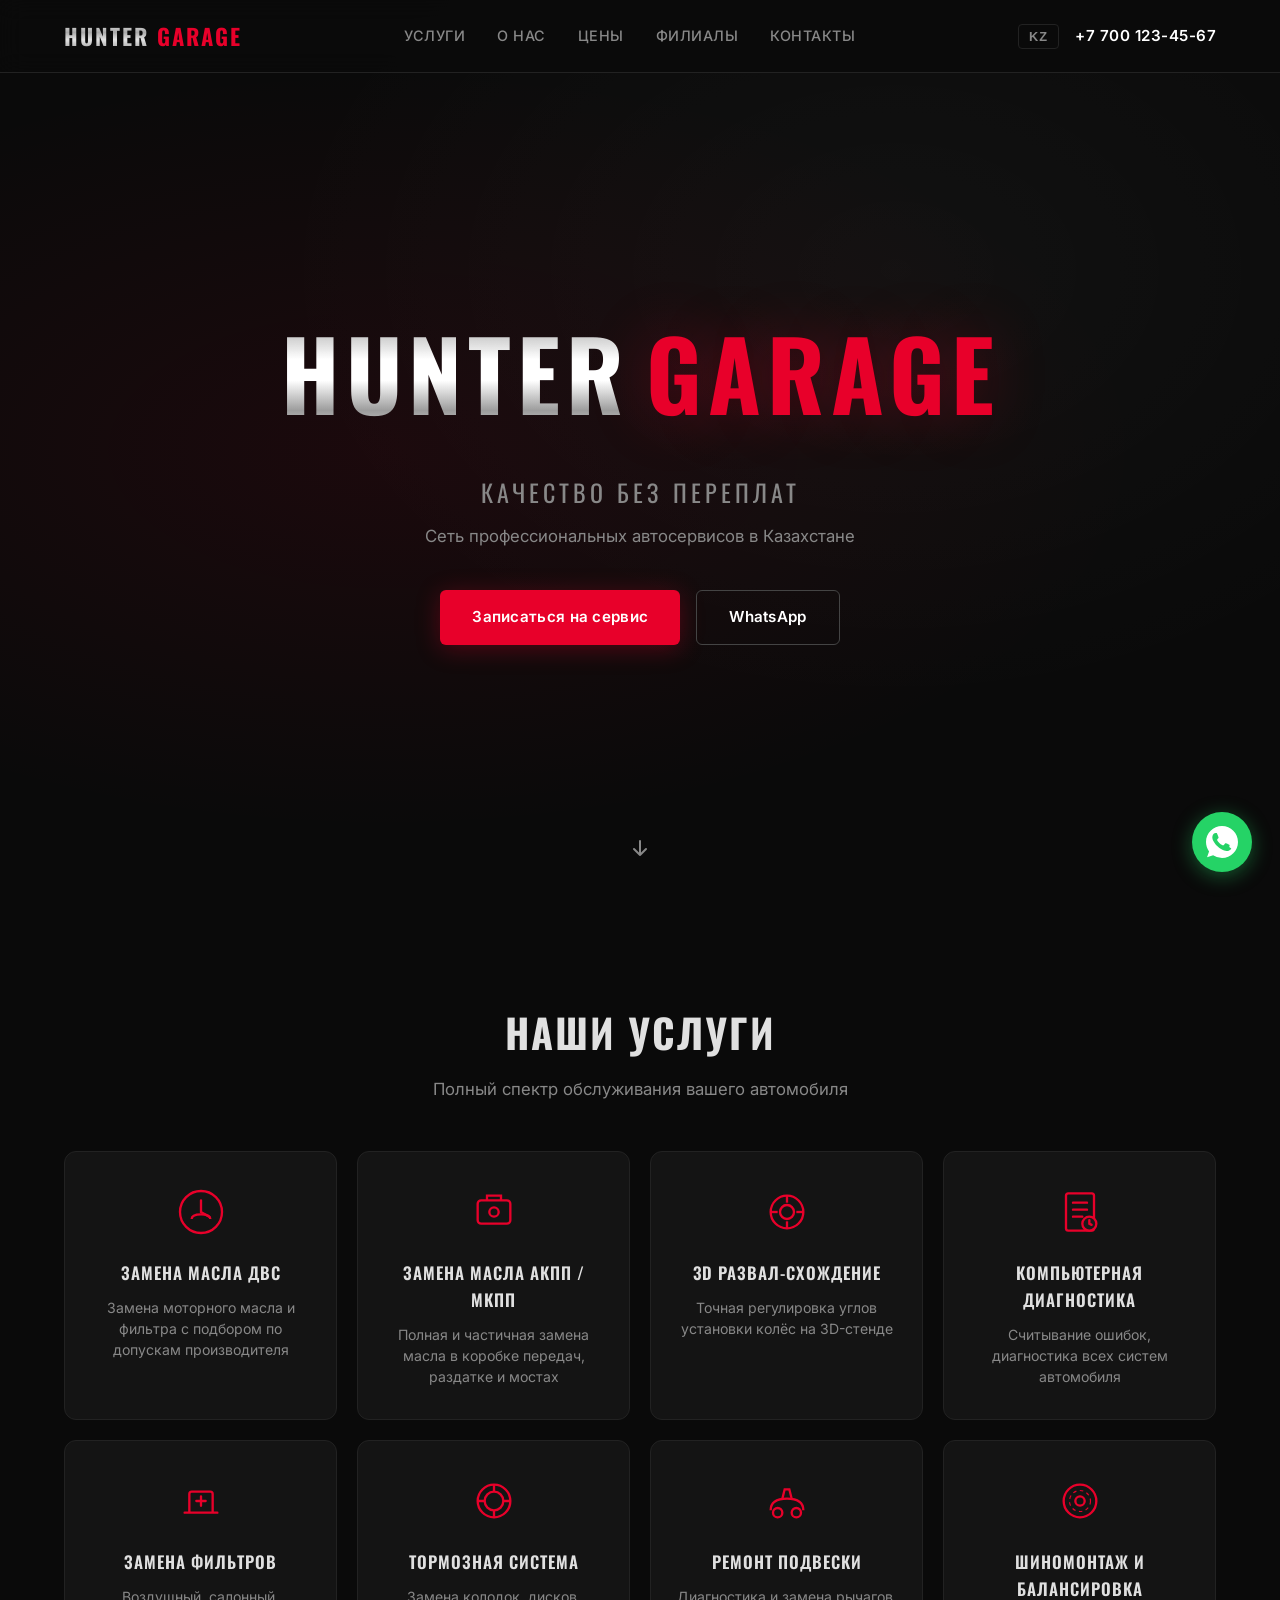
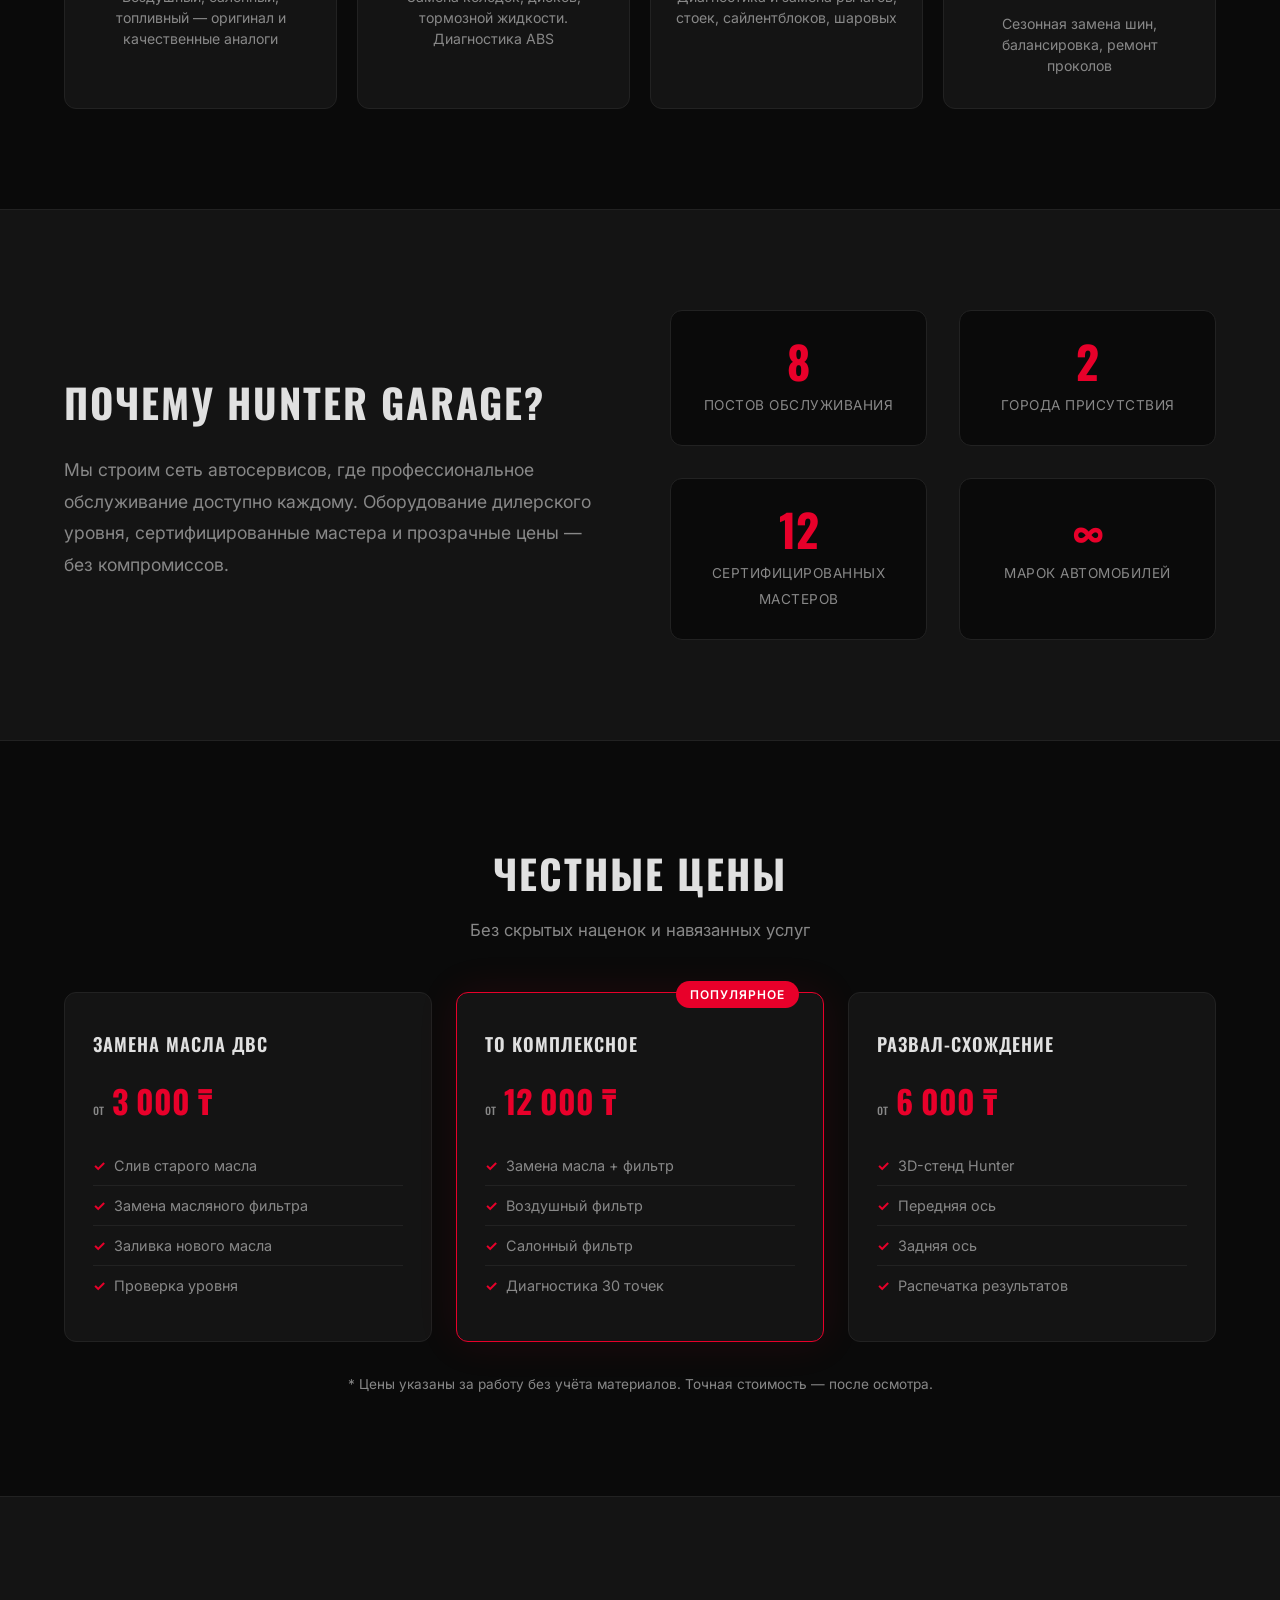
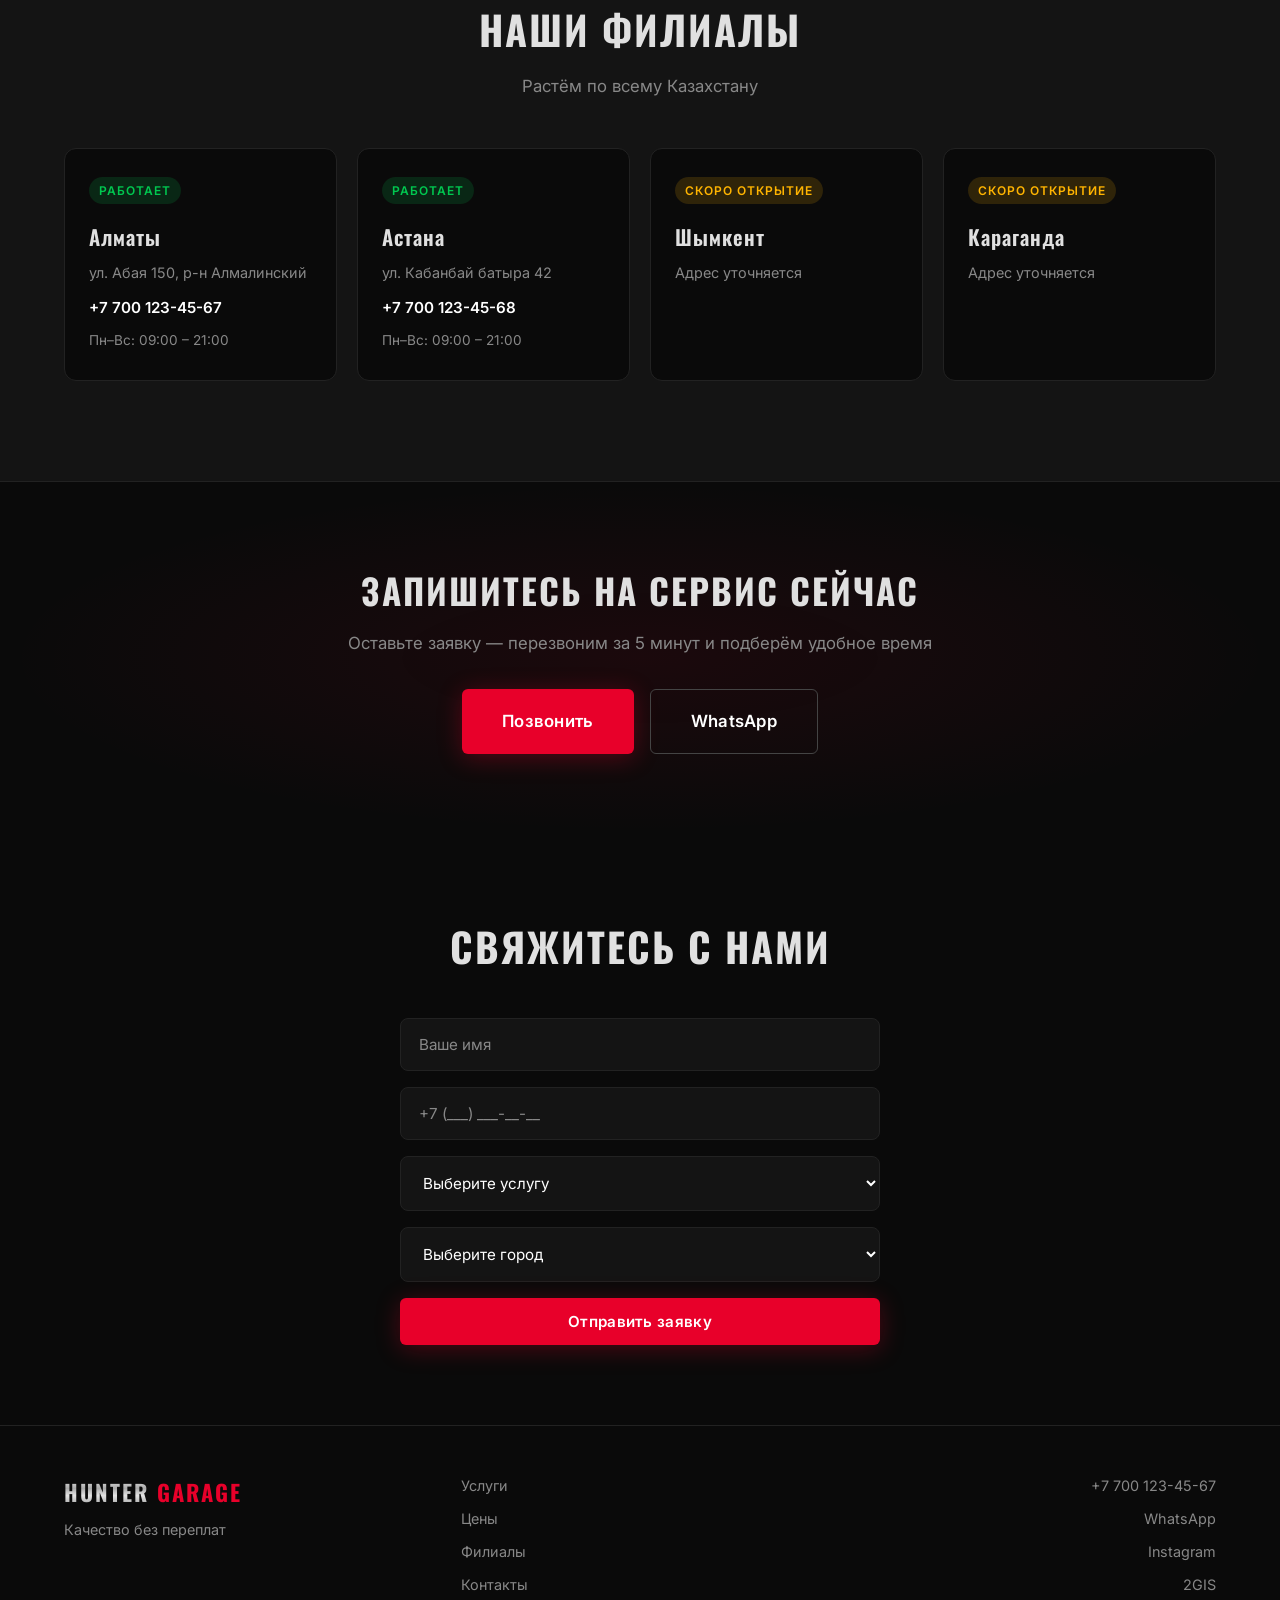
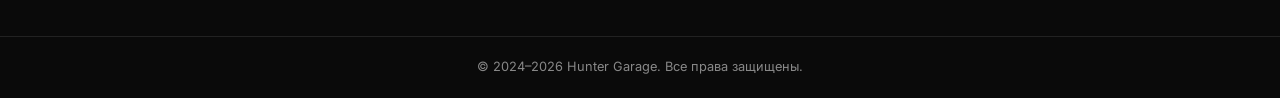
==== index.html @ 1b515d86 "Initial commit" ====
<!DOCTYPE html>
<html lang="ru">
<head>
    <meta charset="UTF-8">
    <meta name="viewport" content="width=device-width, initial-scale=1.0">
    <title>Hunter Garage — Качество без переплат</title>
    <meta name="description" content="Hunter Garage — сеть автосервисов в Казахстане. Замена масла, развал-схождение, диагностика, ремонт подвески и тормозов. Качество без переплат.">
    <link rel="preconnect" href="https://fonts.googleapis.com">
    <link rel="preconnect" href="https://fonts.gstatic.com" crossorigin>
    <link href="https://fonts.googleapis.com/css2?family=Oswald:wght@400;500;600;700&family=Inter:wght@300;400;500;600&display=swap" rel="stylesheet">
    <link rel="stylesheet" href="style.css">
</head>
<body>

<!-- HEADER -->
<header class="header" id="header">
    <div class="container header__inner">
        <a href="#hero" class="logo">
            <span class="logo__hunter">HUNTER</span>
            <span class="logo__garage">GARAGE</span>
        </a>
        <nav class="nav" id="nav">
            <a href="#services" class="nav__link" data-ru="Услуги" data-kz="Қызметтер">Услуги</a>
            <a href="#about" class="nav__link" data-ru="О нас" data-kz="Біз туралы">О нас</a>
            <a href="#prices" class="nav__link" data-ru="Цены" data-kz="Бағалар">Цены</a>
            <a href="#locations" class="nav__link" data-ru="Филиалы" data-kz="Филиалдар">Филиалы</a>
            <a href="#contact" class="nav__link" data-ru="Контакты" data-kz="Байланыс">Контакты</a>
        </nav>
        <div class="header__right">
            <button class="lang-toggle" id="langToggle">KZ</button>
            <a href="tel:+77001234567" class="header__phone">+7 700 123-45-67</a>
            <button class="burger" id="burger" aria-label="Меню">
                <span></span><span></span><span></span>
            </button>
        </div>
    </div>
</header>

<!-- HERO -->
<section class="hero" id="hero">
    <div class="hero__bg"></div>
    <div class="container hero__content">
        <div class="hero__logo-big">
            <span class="logo__hunter logo__hunter--big">HUNTER</span>
            <span class="logo__garage logo__garage--big">GARAGE</span>
        </div>
        <p class="hero__slogan" data-ru="Качество без переплат" data-kz="Сапасы жоғары — бағасы қолжетімді">Качество без переплат</p>
        <p class="hero__sub" data-ru="Сеть профессиональных автосервисов в Казахстане" data-kz="Қазақстандағы кәсіби автосервис желісі">Сеть профессиональных автосервисов в Казахстане</p>
        <div class="hero__actions">
            <a href="#contact" class="btn btn--red" data-ru="Записаться на сервис" data-kz="Сервиске жазылу">Записаться на сервис</a>
            <a href="https://wa.me/77001234567" class="btn btn--outline" target="_blank" rel="noopener">WhatsApp</a>
        </div>
    </div>
    <div class="hero__scroll">
        <svg width="24" height="24" viewBox="0 0 24 24" fill="none"><path d="M12 5v14m0 0l-6-6m6 6l6-6" stroke="currentColor" stroke-width="2" stroke-linecap="round" stroke-linejoin="round"/></svg>
    </div>
</section>

<!-- SERVICES -->
<section class="services" id="services">
    <div class="container">
        <h2 class="section-title" data-ru="Наши услуги" data-kz="Біздің қызметтер">Наши услуги</h2>
        <p class="section-sub" data-ru="Полный спектр обслуживания вашего автомобиля" data-kz="Автокөлігіңізге толық техникалық қызмет көрсету">Полный спектр обслуживания вашего автомобиля</p>
        <div class="services__grid">

            <div class="service-card">
                <div class="service-card__icon">
                    <svg viewBox="0 0 48 48" fill="none"><circle cx="24" cy="24" r="18" stroke="currentColor" stroke-width="2"/><path d="M24 14v10l7 4" stroke="currentColor" stroke-width="2" stroke-linecap="round"/><path d="M16 30c0-2 2-4 8-4s8 2 8 4" stroke="currentColor" stroke-width="2"/></svg>
                </div>
                <h3 data-ru="Замена масла ДВС" data-kz="Қозғалтқыш майын ауыстыру">Замена масла ДВС</h3>
                <p data-ru="Замена моторного масла и фильтра с подбором по допускам производителя" data-kz="Мотор майы мен сүзгіні өндіруші рұқсатына сәйкес ауыстыру">Замена моторного масла и фильтра с подбором по допускам производителя</p>
            </div>

            <div class="service-card">
                <div class="service-card__icon">
                    <svg viewBox="0 0 48 48" fill="none"><rect x="10" y="14" width="28" height="20" rx="3" stroke="currentColor" stroke-width="2"/><path d="M18 14v-4h12v4" stroke="currentColor" stroke-width="2"/><circle cx="24" cy="24" r="4" stroke="currentColor" stroke-width="2"/></svg>
                </div>
                <h3 data-ru="Замена масла АКПП / МКПП" data-kz="АКПП / МКПП майын ауыстыру">Замена масла АКПП / МКПП</h3>
                <p data-ru="Полная и частичная замена масла в коробке передач, раздатке и мостах" data-kz="Беріліс қорабындағы, таратқыш қорабындағы және біліктердегі майды толық және ішінара ауыстыру">Полная и частичная замена масла в коробке передач, раздатке и мостах</p>
            </div>

            <div class="service-card">
                <div class="service-card__icon">
                    <svg viewBox="0 0 48 48" fill="none"><circle cx="24" cy="24" r="14" stroke="currentColor" stroke-width="2"/><circle cx="24" cy="24" r="6" stroke="currentColor" stroke-width="2"/><line x1="24" y1="10" x2="24" y2="16" stroke="currentColor" stroke-width="2"/><line x1="24" y1="32" x2="24" y2="38" stroke="currentColor" stroke-width="2"/><line x1="10" y1="24" x2="16" y2="24" stroke="currentColor" stroke-width="2"/><line x1="32" y1="24" x2="38" y2="24" stroke="currentColor" stroke-width="2"/></svg>
                </div>
                <h3 data-ru="3D Развал-схождение" data-kz="3D дөңгелек реттеу">3D Развал-схождение</h3>
                <p data-ru="Точная регулировка углов установки колёс на 3D-стенде" data-kz="3D стендте дөңгелектерді дәл реттеу">Точная регулировка углов установки колёс на 3D-стенде</p>
            </div>

            <div class="service-card">
                <div class="service-card__icon">
                    <svg viewBox="0 0 48 48" fill="none"><rect x="12" y="8" width="24" height="32" rx="2" stroke="currentColor" stroke-width="2"/><path d="M18 16h12M18 22h12M18 28h8" stroke="currentColor" stroke-width="2" stroke-linecap="round"/><circle cx="32" cy="34" r="6" fill="#1a1a1a" stroke="currentColor" stroke-width="2"/><path d="M32 31v3l2 1" stroke="currentColor" stroke-width="2" stroke-linecap="round"/></svg>
                </div>
                <h3 data-ru="Компьютерная диагностика" data-kz="Компьютерлік диагностика">Компьютерная диагностика</h3>
                <p data-ru="Считывание ошибок, диагностика всех систем автомобиля" data-kz="Қателерді оқу, автомобильдің барлық жүйелерін диагностикалау">Считывание ошибок, диагностика всех систем автомобиля</p>
            </div>

            <div class="service-card">
                <div class="service-card__icon">
                    <svg viewBox="0 0 48 48" fill="none"><path d="M14 34V18a2 2 0 012-2h16a2 2 0 012 2v16" stroke="currentColor" stroke-width="2"/><path d="M10 34h28" stroke="currentColor" stroke-width="2" stroke-linecap="round"/><path d="M20 24h8M24 20v8" stroke="currentColor" stroke-width="2" stroke-linecap="round"/></svg>
                </div>
                <h3 data-ru="Замена фильтров" data-kz="Сүзгілерді ауыстыру">Замена фильтров</h3>
                <p data-ru="Воздушный, салонный, топливный — оригинал и качественные аналоги" data-kz="Ауа, салон, отын сүзгілері — түпнұсқа және сапалы баламалар">Воздушный, салонный, топливный — оригинал и качественные аналоги</p>
            </div>

            <div class="service-card">
                <div class="service-card__icon">
                    <svg viewBox="0 0 48 48" fill="none"><circle cx="24" cy="24" r="14" stroke="currentColor" stroke-width="2"/><circle cx="24" cy="24" r="8" stroke="currentColor" stroke-width="2"/><path d="M24 16v-6M24 38v-6M16 24h-6M38 24h-6" stroke="currentColor" stroke-width="2"/></svg>
                </div>
                <h3 data-ru="Тормозная система" data-kz="Тежегіш жүйесі">Тормозная система</h3>
                <p data-ru="Замена колодок, дисков, тормозной жидкости. Диагностика ABS" data-kz="Тежегіш қалақшаларын, дискілерді, тежегіш сұйықтығын ауыстыру. ABS диагностикасы">Замена колодок, дисков, тормозной жидкости. Диагностика ABS</p>
            </div>

            <div class="service-card">
                <div class="service-card__icon">
                    <svg viewBox="0 0 48 48" fill="none"><path d="M10 32c0-6 4-10 14-10s14 4 14 10" stroke="currentColor" stroke-width="2"/><circle cx="16" cy="34" r="4" stroke="currentColor" stroke-width="2"/><circle cx="32" cy="34" r="4" stroke="currentColor" stroke-width="2"/><path d="M20 22l2-8h4l2 8" stroke="currentColor" stroke-width="2"/></svg>
                </div>
                <h3 data-ru="Ремонт подвески" data-kz="Аспалы жүйені жөндеу">Ремонт подвески</h3>
                <p data-ru="Диагностика и замена рычагов, стоек, сайлентблоков, шаровых" data-kz="Рычагтарды, тіректерді, сайлентблоктарды, шар тіректерін диагностикалау және ауыстыру">Диагностика и замена рычагов, стоек, сайлентблоков, шаровых</p>
            </div>

            <div class="service-card">
                <div class="service-card__icon">
                    <svg viewBox="0 0 48 48" fill="none"><circle cx="24" cy="24" r="14" stroke="currentColor" stroke-width="2"/><circle cx="24" cy="24" r="4" stroke="currentColor" stroke-width="2"/><circle cx="24" cy="24" r="9" stroke="currentColor" stroke-width="1" stroke-dasharray="3 3"/></svg>
                </div>
                <h3 data-ru="Шиномонтаж и балансировка" data-kz="Шинамонтаж және балансировка">Шиномонтаж и балансировка</h3>
                <p data-ru="Сезонная замена шин, балансировка, ремонт проколов" data-kz="Маусымдық шиналарды ауыстыру, балансировка, тесілуді жөндеу">Сезонная замена шин, балансировка, ремонт проколов</p>
            </div>

        </div>
    </div>
</section>

<!-- ABOUT -->
<section class="about" id="about">
    <div class="container">
        <div class="about__grid">
            <div class="about__text">
                <h2 class="section-title section-title--left" data-ru="Почему Hunter Garage?" data-kz="Неліктен Hunter Garage?">Почему Hunter Garage?</h2>
                <p class="about__desc" data-ru="Мы строим сеть автосервисов, где профессиональное обслуживание доступно каждому. Оборудование дилерского уровня, сертифицированные мастера и прозрачные цены — без компромиссов." data-kz="Біз кәсіби қызмет көрсету барлығына қолжетімді болатын автосервис желісін құрып жатырмыз. Дилерлік деңгейдегі жабдық, сертификатталған шеберлер және ашық бағалар — ымыраға келмей.">Мы строим сеть автосервисов, где профессиональное обслуживание доступно каждому. Оборудование дилерского уровня, сертифицированные мастера и прозрачные цены — без компромиссов.</p>
            </div>
            <div class="about__stats">
                <div class="stat">
                    <span class="stat__number" data-count="8">0</span>
                    <span class="stat__label" data-ru="Постов обслуживания" data-kz="Қызмет көрсету бекеті">Постов обслуживания</span>
                </div>
                <div class="stat">
                    <span class="stat__number" data-count="2">0</span>
                    <span class="stat__label" data-ru="Города присутствия" data-kz="Қала">Города присутствия</span>
                </div>
                <div class="stat">
                    <span class="stat__number" data-count="12">0</span>
                    <span class="stat__label" data-ru="Сертифицированных мастеров" data-kz="Сертификатталған шебер">Сертифицированных мастеров</span>
                </div>
                <div class="stat">
                    <span class="stat__number" data-ru="∞" data-kz="∞">∞</span>
                    <span class="stat__label" data-ru="Марок автомобилей" data-kz="Автомобиль маркасы">Марок автомобилей</span>
                </div>
            </div>
        </div>
    </div>
</section>

<!-- PRICES -->
<section class="prices" id="prices">
    <div class="container">
        <h2 class="section-title" data-ru="Честные цены" data-kz="Адал бағалар">Честные цены</h2>
        <p class="section-sub" data-ru="Без скрытых наценок и навязанных услуг" data-kz="Жасырын үстеме бағасыз және міндетті қызметтерсіз">Без скрытых наценок и навязанных услуг</p>
        <div class="prices__grid">
            <div class="price-card">
                <h3 data-ru="Замена масла ДВС" data-kz="Қозғалтқыш майын ауыстыру">Замена масла ДВС</h3>
                <div class="price-card__price"><span data-ru="от" data-kz="бастап">от</span> 3 000 ₸</div>
                <ul>
                    <li data-ru="Слив старого масла" data-kz="Ескі майды төгу">Слив старого масла</li>
                    <li data-ru="Замена масляного фильтра" data-kz="Май сүзгісін ауыстыру">Замена масляного фильтра</li>
                    <li data-ru="Заливка нового масла" data-kz="Жаңа май құю">Заливка нового масла</li>
                    <li data-ru="Проверка уровня" data-kz="Деңгейді тексеру">Проверка уровня</li>
                </ul>
            </div>
            <div class="price-card price-card--accent">
                <div class="price-card__badge" data-ru="Популярное" data-kz="Танымал">Популярное</div>
                <h3 data-ru="ТО Комплексное" data-kz="Кешенді ТҚ">ТО Комплексное</h3>
                <div class="price-card__price"><span data-ru="от" data-kz="бастап">от</span> 12 000 ₸</div>
                <ul>
                    <li data-ru="Замена масла + фильтр" data-kz="Май + сүзгі ауыстыру">Замена масла + фильтр</li>
                    <li data-ru="Воздушный фильтр" data-kz="Ауа сүзгісі">Воздушный фильтр</li>
                    <li data-ru="Салонный фильтр" data-kz="Салон сүзгісі">Салонный фильтр</li>
                    <li data-ru="Диагностика 30 точек" data-kz="30 нүктені диагностикалау">Диагностика 30 точек</li>
                </ul>
            </div>
            <div class="price-card">
                <h3 data-ru="Развал-схождение" data-kz="Дөңгелек реттеу">Развал-схождение</h3>
                <div class="price-card__price"><span data-ru="от" data-kz="бастап">от</span> 6 000 ₸</div>
                <ul>
                    <li data-ru="3D-стенд Hunter" data-kz="Hunter 3D стенді">3D-стенд Hunter</li>
                    <li data-ru="Передняя ось" data-kz="Алдыңғы білік">Передняя ось</li>
                    <li data-ru="Задняя ось" data-kz="Артқы білік">Задняя ось</li>
                    <li data-ru="Распечатка результатов" data-kz="Нәтижелерді басып шығару">Распечатка результатов</li>
                </ul>
            </div>
        </div>
        <p class="prices__note" data-ru="* Цены указаны за работу без учёта материалов. Точная стоимость — после осмотра." data-kz="* Бағалар материалдарсыз жұмыс үшін көрсетілген. Нақты құны — тексеруден кейін.">* Цены указаны за работу без учёта материалов. Точная стоимость — после осмотра.</p>
    </div>
</section>

<!-- LOCATIONS -->
<section class="locations" id="locations">
    <div class="container">
        <h2 class="section-title" data-ru="Наши филиалы" data-kz="Біздің филиалдар">Наши филиалы</h2>
        <p class="section-sub" data-ru="Растём по всему Казахстану" data-kz="Бүкіл Қазақстан бойынша дамып келеміз">Растём по всему Казахстану</p>
        <div class="locations__grid">
            <div class="location-card location-card--active">
                <div class="location-card__status" data-ru="Работает" data-kz="Жұмыс істейді">Работает</div>
                <h3>Алматы</h3>
                <p data-ru="ул. Абая 150, р-н Алмалинский" data-kz="Абай к-сі 150, Алмалы ауданы">ул. Абая 150, р-н Алмалинский</p>
                <a href="tel:+77001234567" class="location-card__phone">+7 700 123-45-67</a>
                <span class="location-card__hours" data-ru="Пн–Вс: 09:00 – 21:00" data-kz="Дс–Жс: 09:00 – 21:00">Пн–Вс: 09:00 – 21:00</span>
            </div>
            <div class="location-card location-card--active">
                <div class="location-card__status" data-ru="Работает" data-kz="Жұмыс істейді">Работает</div>
                <h3>Астана</h3>
                <p data-ru="ул. Кабанбай батыра 42" data-kz="Қабанбай батыр к-сі 42">ул. Кабанбай батыра 42</p>
                <a href="tel:+77001234568" class="location-card__phone">+7 700 123-45-68</a>
                <span class="location-card__hours" data-ru="Пн–Вс: 09:00 – 21:00" data-kz="Дс–Жс: 09:00 – 21:00">Пн–Вс: 09:00 – 21:00</span>
            </div>
            <div class="location-card location-card--soon">
                <div class="location-card__status" data-ru="Скоро открытие" data-kz="Жақында ашылады">Скоро открытие</div>
                <h3>Шымкент</h3>
                <p data-ru="Адрес уточняется" data-kz="Мекенжай нақтыланып жатыр">Адрес уточняется</p>
            </div>
            <div class="location-card location-card--soon">
                <div class="location-card__status" data-ru="Скоро открытие" data-kz="Жақында ашылады">Скоро открытие</div>
                <h3>Караганда</h3>
                <p data-ru="Адрес уточняется" data-kz="Мекенжай нақтыланып жатыр">Адрес уточняется</p>
            </div>
        </div>
    </div>
</section>

<!-- CTA -->
<section class="cta">
    <div class="container cta__inner">
        <h2 data-ru="Запишитесь на сервис сейчас" data-kz="Қазір сервиске жазылыңыз">Запишитесь на сервис сейчас</h2>
        <p data-ru="Оставьте заявку — перезвоним за 5 минут и подберём удобное время" data-kz="Өтінім қалдырыңыз — 5 минутта қайта қоңырау шалып, ыңғайлы уақытты таңдаймыз">Оставьте заявку — перезвоним за 5 минут и подберём удобное время</p>
        <div class="cta__actions">
            <a href="tel:+77001234567" class="btn btn--red btn--lg" data-ru="Позвонить" data-kz="Қоңырау шалу">Позвонить</a>
            <a href="https://wa.me/77001234567" class="btn btn--outline btn--lg" target="_blank" rel="noopener">WhatsApp</a>
        </div>
    </div>
</section>

<!-- CONTACT -->
<section class="contact" id="contact">
    <div class="container">
        <h2 class="section-title" data-ru="Свяжитесь с нами" data-kz="Бізбен байланысыңыз">Свяжитесь с нами</h2>
        <form class="contact__form" id="contactForm">
            <input type="text" name="name" required
                   placeholder="Ваше имя"
                   data-ru-placeholder="Ваше имя"
                   data-kz-placeholder="Сіздің атыңыз">
            <input type="tel" name="phone" required
                   placeholder="+7 (___) ___-__-__"
                   data-ru-placeholder="+7 (___) ___-__-__"
                   data-kz-placeholder="+7 (___) ___-__-__">
            <select name="service">
                <option value="" data-ru="Выберите услугу" data-kz="Қызметті таңдаңыз">Выберите услугу</option>
                <option value="oil-engine" data-ru="Замена масла ДВС" data-kz="Қозғалтқыш майын ауыстыру">Замена масла ДВС</option>
                <option value="oil-trans" data-ru="Замена масла АКПП/МКПП" data-kz="АКПП/МКПП майын ауыстыру">Замена масла АКПП/МКПП</option>
                <option value="alignment" data-ru="Развал-схождение" data-kz="Дөңгелек реттеу">Развал-схождение</option>
                <option value="diag" data-ru="Компьютерная диагностика" data-kz="Компьютерлік диагностика">Компьютерная диагностика</option>
                <option value="brakes" data-ru="Тормозная система" data-kz="Тежегіш жүйесі">Тормозная система</option>
                <option value="suspension" data-ru="Ремонт подвески" data-kz="Аспалы жүйені жөндеу">Ремонт подвески</option>
                <option value="tires" data-ru="Шиномонтаж" data-kz="Шинамонтаж">Шиномонтаж</option>
                <option value="other" data-ru="Другое" data-kz="Басқа">Другое</option>
            </select>
            <select name="city">
                <option value="" data-ru="Выберите город" data-kz="Қаланы таңдаңыз">Выберите город</option>
                <option value="almaty" data-ru="Алматы" data-kz="Алматы">Алматы</option>
                <option value="astana" data-ru="Астана" data-kz="Астана">Астана</option>
            </select>
            <button type="submit" class="btn btn--red btn--full" data-ru="Отправить заявку" data-kz="Өтінім жіберу">Отправить заявку</button>
        </form>
    </div>
</section>

<!-- FOOTER -->
<footer class="footer">
    <div class="container footer__inner">
        <div class="footer__brand">
            <div class="logo">
                <span class="logo__hunter">HUNTER</span>
                <span class="logo__garage">GARAGE</span>
            </div>
            <p class="footer__slogan" data-ru="Качество без переплат" data-kz="Сапасы жоғары — бағасы қолжетімді">Качество без переплат</p>
        </div>
        <div class="footer__links">
            <a href="#services" data-ru="Услуги" data-kz="Қызметтер">Услуги</a>
            <a href="#prices" data-ru="Цены" data-kz="Бағалар">Цены</a>
            <a href="#locations" data-ru="Филиалы" data-kz="Филиалдар">Филиалы</a>
            <a href="#contact" data-ru="Контакты" data-kz="Байланыс">Контакты</a>
        </div>
        <div class="footer__contacts">
            <a href="tel:+77001234567">+7 700 123-45-67</a>
            <a href="https://wa.me/77001234567" target="_blank" rel="noopener">WhatsApp</a>
            <a href="https://instagram.com/huntergarage.kz" target="_blank" rel="noopener">Instagram</a>
            <a href="https://2gis.kz" target="_blank" rel="noopener">2GIS</a>
        </div>
    </div>
    <div class="footer__bottom">
        <div class="container">
            <p>&copy; 2024–2026 Hunter Garage. <span data-ru="Все права защищены." data-kz="Барлық құқықтар қорғалған.">Все права защищены.</span></p>
        </div>
    </div>
</footer>

<!-- WhatsApp Float -->
<a href="https://wa.me/77001234567" class="wa-float" target="_blank" rel="noopener" aria-label="WhatsApp">
    <svg viewBox="0 0 32 32" fill="currentColor"><path d="M16.004 0h-.008C7.174 0 0 7.176 0 16.004c0 3.5 1.132 6.742 3.052 9.376L1.056 31.2l6.048-1.952A15.9 15.9 0 0016.004 32C24.826 32 32 24.826 32 16.004S24.826 0 16.004 0zm9.31 22.608c-.39 1.1-1.932 2.012-3.18 2.278-.856.18-1.972.324-5.732-1.232-4.808-1.99-7.902-6.87-8.142-7.19-.23-.32-1.932-2.572-1.932-4.904 0-2.332 1.222-3.476 1.656-3.952.39-.43 1.032-.614 1.646-.614.198 0 .376.01.536.018.434.018.652.042.94.726.36.854 1.232 3.028 1.34 3.248.11.22.222.524.072.844-.14.328-.262.476-.482.73-.22.254-.43.448-.65.724-.198.238-.422.494-.176.928.246.434 1.094 1.804 2.35 2.922 1.616 1.438 2.978 1.886 3.402 2.094.324.16.712.132.968-.148.324-.358.724-.952 1.132-1.538.29-.418.656-.47 1.014-.318.362.144 2.298 1.084 2.692 1.282.394.198.656.296.752.46.094.164.094.954-.296 2.054z"/></svg>
</a>

<script src="script.js"></script>
</body>
</html>
---- style.css ----
/* ==========================================
   HUNTER GARAGE — Dark Premium Theme
   ========================================== */

:root {
    --red: #E8002A;
    --red-dark: #C40023;
    --red-glow: rgba(232, 0, 42, 0.3);
    --metal-1: #D0D0D0;
    --metal-2: #8A8A8A;
    --metal-3: #B8B8B8;
    --bg: #0A0A0A;
    --bg-card: #141414;
    --bg-card-hover: #1A1A1A;
    --text: #E0E0E0;
    --text-muted: #888;
    --border: #222;
    --font-display: 'Oswald', sans-serif;
    --font-body: 'Inter', sans-serif;
}

*, *::before, *::after { margin: 0; padding: 0; box-sizing: border-box; }

html {
    scroll-behavior: smooth;
    scroll-padding-top: 80px;
}

body {
    font-family: var(--font-body);
    background: var(--bg);
    color: var(--text);
    line-height: 1.6;
    -webkit-font-smoothing: antialiased;
}

.container {
    max-width: 1200px;
    margin: 0 auto;
    padding: 0 24px;
}

/* ---- HEADER ---- */
.header {
    position: fixed;
    top: 0; left: 0; right: 0;
    z-index: 1000;
    background: rgba(10, 10, 10, 0.9);
    backdrop-filter: blur(12px);
    border-bottom: 1px solid var(--border);
    transition: background 0.3s;
}
.header__inner {
    display: flex;
    align-items: center;
    justify-content: space-between;
    height: 72px;
}

/* LOGO */
.logo {
    display: flex;
    gap: 8px;
    text-decoration: none;
    font-family: var(--font-display);
    font-weight: 700;
    font-size: 1.4rem;
    letter-spacing: 2px;
}
.logo__hunter {
    background: linear-gradient(180deg, #E8E8E8 0%, #9A9A9A 40%, #CFCFCF 60%, #7A7A7A 100%);
    -webkit-background-clip: text;
    -webkit-text-fill-color: transparent;
    background-clip: text;
    filter: brightness(1.1);
}
.logo__garage {
    color: var(--red);
    -webkit-text-fill-color: var(--red);
}

/* NAV */
.nav {
    display: flex;
    gap: 32px;
}
.nav__link {
    color: var(--text-muted);
    text-decoration: none;
    font-size: 0.9rem;
    font-weight: 500;
    letter-spacing: 0.5px;
    text-transform: uppercase;
    transition: color 0.2s;
}
.nav__link:hover { color: #fff; }

.header__right {
    display: flex;
    align-items: center;
    gap: 16px;
}
.header__phone {
    color: #fff;
    text-decoration: none;
    font-weight: 600;
    font-size: 0.95rem;
    letter-spacing: 0.5px;
}
.header__phone:hover { color: var(--red); }

/* LANG TOGGLE */
.lang-toggle {
    background: transparent;
    border: 1px solid var(--border);
    color: var(--text-muted);
    padding: 4px 10px;
    border-radius: 4px;
    font-size: 0.8rem;
    font-weight: 600;
    cursor: pointer;
    letter-spacing: 1px;
    transition: all 0.2s;
}
.lang-toggle:hover {
    border-color: var(--red);
    color: var(--red);
}

/* BURGER */
.burger {
    display: none;
    flex-direction: column;
    gap: 5px;
    background: none;
    border: none;
    cursor: pointer;
    padding: 4px;
}
.burger span {
    display: block;
    width: 24px;
    height: 2px;
    background: #fff;
    border-radius: 2px;
    transition: all 0.3s;
}
.burger.active span:nth-child(1) { transform: translateY(7px) rotate(45deg); }
.burger.active span:nth-child(2) { opacity: 0; }
.burger.active span:nth-child(3) { transform: translateY(-7px) rotate(-45deg); }

/* ---- HERO ---- */
.hero {
    position: relative;
    min-height: 100vh;
    display: flex;
    align-items: center;
    justify-content: center;
    overflow: hidden;
}
.hero__bg {
    position: absolute;
    inset: 0;
    background:
        radial-gradient(ellipse at 30% 50%, rgba(232, 0, 42, 0.08) 0%, transparent 60%),
        radial-gradient(ellipse at 70% 30%, rgba(255, 255, 255, 0.03) 0%, transparent 50%),
        var(--bg);
}
.hero__content {
    position: relative;
    text-align: center;
    padding: 120px 0 80px;
}
.hero__logo-big {
    display: flex;
    justify-content: center;
    gap: 16px;
    margin-bottom: 24px;
    font-family: var(--font-display);
    font-weight: 700;
    letter-spacing: 6px;
}
.logo__hunter--big {
    font-size: clamp(3rem, 8vw, 6rem);
    background: linear-gradient(
        180deg,
        #F0F0F0 0%,
        #A0A0A0 25%,
        #E0E0E0 50%,
        #808080 75%,
        #C0C0C0 100%
    );
    -webkit-background-clip: text;
    -webkit-text-fill-color: transparent;
    background-clip: text;
    filter: brightness(1.2) contrast(1.1);
    text-shadow: none;
}
.logo__garage--big {
    font-size: clamp(3rem, 8vw, 6rem);
    color: var(--red);
    -webkit-text-fill-color: var(--red);
    text-shadow: 0 0 60px var(--red-glow);
}
.hero__slogan {
    font-family: var(--font-display);
    font-size: clamp(1.1rem, 2.5vw, 1.5rem);
    font-weight: 400;
    letter-spacing: 4px;
    text-transform: uppercase;
    color: var(--text-muted);
    margin-bottom: 12px;
}
.hero__sub {
    font-size: 1.05rem;
    color: var(--text-muted);
    margin-bottom: 40px;
}
.hero__actions {
    display: flex;
    gap: 16px;
    justify-content: center;
    flex-wrap: wrap;
}
.hero__scroll {
    position: absolute;
    bottom: 32px;
    left: 50%;
    transform: translateX(-50%);
    color: var(--text-muted);
    animation: bounce 2s infinite;
}
@keyframes bounce {
    0%, 100% { transform: translateX(-50%) translateY(0); }
    50% { transform: translateX(-50%) translateY(8px); }
}

/* ---- BUTTONS ---- */
.btn {
    display: inline-flex;
    align-items: center;
    justify-content: center;
    padding: 14px 32px;
    border-radius: 6px;
    font-family: var(--font-body);
    font-weight: 600;
    font-size: 0.95rem;
    text-decoration: none;
    cursor: pointer;
    border: none;
    transition: all 0.25s;
    letter-spacing: 0.3px;
}
.btn--red {
    background: var(--red);
    color: #fff;
    box-shadow: 0 4px 24px var(--red-glow);
}
.btn--red:hover {
    background: var(--red-dark);
    box-shadow: 0 6px 32px rgba(232, 0, 42, 0.4);
    transform: translateY(-1px);
}
.btn--outline {
    background: transparent;
    color: #fff;
    border: 1px solid #444;
}
.btn--outline:hover {
    border-color: #fff;
    background: rgba(255,255,255,0.05);
}
.btn--lg { padding: 18px 40px; font-size: 1.05rem; }
.btn--full { width: 100%; }

/* ---- SECTIONS ---- */
.section-title {
    font-family: var(--font-display);
    font-size: clamp(1.8rem, 4vw, 2.5rem);
    font-weight: 700;
    text-align: center;
    letter-spacing: 2px;
    text-transform: uppercase;
    margin-bottom: 12px;
}
.section-title--left { text-align: left; }
.section-sub {
    text-align: center;
    color: var(--text-muted);
    font-size: 1.05rem;
    margin-bottom: 48px;
}

/* ---- SERVICES ---- */
.services {
    padding: 100px 0;
}
.services__grid {
    display: grid;
    grid-template-columns: repeat(4, 1fr);
    gap: 20px;
}
.service-card {
    background: var(--bg-card);
    border: 1px solid var(--border);
    border-radius: 12px;
    padding: 32px 24px;
    transition: all 0.3s;
    text-align: center;
}
.service-card:hover {
    background: var(--bg-card-hover);
    border-color: #333;
    transform: translateY(-4px);
    box-shadow: 0 8px 32px rgba(0,0,0,0.3);
}
.service-card__icon {
    width: 56px;
    height: 56px;
    margin: 0 auto 20px;
    color: var(--red);
}
.service-card__icon svg { width: 100%; height: 100%; }
.service-card h3 {
    font-family: var(--font-display);
    font-size: 1.05rem;
    font-weight: 600;
    letter-spacing: 1px;
    text-transform: uppercase;
    margin-bottom: 10px;
}
.service-card p {
    font-size: 0.88rem;
    color: var(--text-muted);
    line-height: 1.5;
}

/* ---- ABOUT ---- */
.about {
    padding: 100px 0;
    background: var(--bg-card);
    border-top: 1px solid var(--border);
    border-bottom: 1px solid var(--border);
}
.about__grid {
    display: grid;
    grid-template-columns: 1fr 1fr;
    gap: 60px;
    align-items: center;
}
.about__desc {
    font-size: 1.1rem;
    color: var(--text-muted);
    line-height: 1.8;
    margin-top: 20px;
}
.about__stats {
    display: grid;
    grid-template-columns: 1fr 1fr;
    gap: 32px;
}
.stat {
    text-align: center;
    padding: 28px;
    background: var(--bg);
    border: 1px solid var(--border);
    border-radius: 12px;
}
.stat__number {
    display: block;
    font-family: var(--font-display);
    font-size: 2.8rem;
    font-weight: 700;
    color: var(--red);
    line-height: 1;
    margin-bottom: 8px;
}
.stat__label {
    font-size: 0.85rem;
    color: var(--text-muted);
    text-transform: uppercase;
    letter-spacing: 0.5px;
}

/* ---- PRICES ---- */
.prices {
    padding: 100px 0;
}
.prices__grid {
    display: grid;
    grid-template-columns: repeat(3, 1fr);
    gap: 24px;
}
.price-card {
    position: relative;
    background: var(--bg-card);
    border: 1px solid var(--border);
    border-radius: 12px;
    padding: 36px 28px;
    transition: all 0.3s;
}
.price-card:hover {
    border-color: #333;
    transform: translateY(-4px);
}
.price-card--accent {
    border-color: var(--red);
    box-shadow: 0 0 40px rgba(232, 0, 42, 0.1);
}
.price-card--accent:hover {
    border-color: var(--red);
    box-shadow: 0 0 60px rgba(232, 0, 42, 0.15);
}
.price-card__badge {
    position: absolute;
    top: -12px;
    right: 24px;
    background: var(--red);
    color: #fff;
    font-size: 0.75rem;
    font-weight: 600;
    text-transform: uppercase;
    letter-spacing: 1px;
    padding: 4px 14px;
    border-radius: 20px;
}
.price-card h3 {
    font-family: var(--font-display);
    font-size: 1.15rem;
    font-weight: 600;
    letter-spacing: 1px;
    text-transform: uppercase;
    margin-bottom: 16px;
}
.price-card__price {
    font-family: var(--font-display);
    font-size: 2rem;
    font-weight: 700;
    color: var(--red);
    margin-bottom: 20px;
}
.price-card__price span {
    font-size: 0.9rem;
    color: var(--text-muted);
    font-weight: 400;
}
.price-card ul {
    list-style: none;
}
.price-card li {
    font-size: 0.9rem;
    color: var(--text-muted);
    padding: 8px 0;
    border-bottom: 1px solid var(--border);
}
.price-card li:last-child { border-bottom: none; }
.price-card li::before {
    content: '✓';
    color: var(--red);
    margin-right: 8px;
    font-weight: 700;
}
.prices__note {
    text-align: center;
    color: var(--text-muted);
    font-size: 0.85rem;
    margin-top: 32px;
}

/* ---- LOCATIONS ---- */
.locations {
    padding: 100px 0;
    background: var(--bg-card);
    border-top: 1px solid var(--border);
    border-bottom: 1px solid var(--border);
}
.locations__grid {
    display: grid;
    grid-template-columns: repeat(4, 1fr);
    gap: 20px;
}
.location-card {
    background: var(--bg);
    border: 1px solid var(--border);
    border-radius: 12px;
    padding: 28px 24px;
    transition: all 0.3s;
}
.location-card:hover { transform: translateY(-4px); }
.location-card__status {
    display: inline-block;
    font-size: 0.75rem;
    font-weight: 600;
    text-transform: uppercase;
    letter-spacing: 1px;
    padding: 4px 10px;
    border-radius: 20px;
    margin-bottom: 16px;
}
.location-card--active .location-card__status {
    background: rgba(0, 200, 80, 0.15);
    color: #00c850;
}
.location-card--soon .location-card__status {
    background: rgba(255, 180, 0, 0.15);
    color: #ffb400;
}
.location-card h3 {
    font-family: var(--font-display);
    font-size: 1.3rem;
    font-weight: 600;
    letter-spacing: 1px;
    margin-bottom: 8px;
}
.location-card p {
    font-size: 0.9rem;
    color: var(--text-muted);
    margin-bottom: 12px;
}
.location-card__phone {
    display: block;
    color: #fff;
    text-decoration: none;
    font-weight: 600;
    font-size: 0.95rem;
    margin-bottom: 6px;
}
.location-card__phone:hover { color: var(--red); }
.location-card__hours {
    font-size: 0.85rem;
    color: var(--text-muted);
}

/* ---- CTA ---- */
.cta {
    padding: 80px 0;
    text-align: center;
    background:
        radial-gradient(ellipse at center, rgba(232, 0, 42, 0.08) 0%, transparent 70%),
        var(--bg);
}
.cta h2 {
    font-family: var(--font-display);
    font-size: clamp(1.5rem, 3.5vw, 2.2rem);
    font-weight: 700;
    letter-spacing: 2px;
    text-transform: uppercase;
    margin-bottom: 12px;
}
.cta p {
    color: var(--text-muted);
    font-size: 1.05rem;
    margin-bottom: 32px;
}
.cta__actions {
    display: flex;
    gap: 16px;
    justify-content: center;
    flex-wrap: wrap;
}

/* ---- CONTACT FORM ---- */
.contact {
    padding: 80px 0;
}
.contact__form {
    max-width: 480px;
    margin: 40px auto 0;
    display: flex;
    flex-direction: column;
    gap: 16px;
}
.contact__form input,
.contact__form select {
    background: var(--bg-card);
    border: 1px solid var(--border);
    border-radius: 8px;
    padding: 16px 18px;
    color: #fff;
    font-family: var(--font-body);
    font-size: 0.95rem;
    outline: none;
    transition: border-color 0.2s;
}
.contact__form input::placeholder { color: var(--text-muted); }
.contact__form input:focus,
.contact__form select:focus { border-color: var(--red); }
.contact__form select { cursor: pointer; }
.contact__form select option { background: var(--bg-card); }

/* ---- FOOTER ---- */
.footer {
    border-top: 1px solid var(--border);
    padding: 48px 0 0;
}
.footer__inner {
    display: grid;
    grid-template-columns: 1fr 1fr 1fr;
    gap: 40px;
    padding-bottom: 40px;
}
.footer__slogan {
    color: var(--text-muted);
    font-size: 0.9rem;
    margin-top: 8px;
}
.footer__links {
    display: flex;
    flex-direction: column;
    gap: 10px;
}
.footer__links a {
    color: var(--text-muted);
    text-decoration: none;
    font-size: 0.9rem;
    transition: color 0.2s;
}
.footer__links a:hover { color: #fff; }
.footer__contacts {
    display: flex;
    flex-direction: column;
    gap: 10px;
    text-align: right;
}
.footer__contacts a {
    color: var(--text-muted);
    text-decoration: none;
    font-size: 0.9rem;
    transition: color 0.2s;
}
.footer__contacts a:hover { color: #fff; }
.footer__bottom {
    border-top: 1px solid var(--border);
    padding: 20px 0;
    text-align: center;
}
.footer__bottom p {
    font-size: 0.8rem;
    color: var(--text-muted);
}

/* ---- WHATSAPP FLOAT ---- */
.wa-float {
    position: fixed;
    bottom: 28px;
    right: 28px;
    z-index: 999;
    width: 60px;
    height: 60px;
    background: #25D366;
    border-radius: 50%;
    display: flex;
    align-items: center;
    justify-content: center;
    color: #fff;
    box-shadow: 0 4px 20px rgba(37, 211, 102, 0.4);
    transition: all 0.3s;
}
.wa-float:hover {
    transform: scale(1.1);
    box-shadow: 0 6px 28px rgba(37, 211, 102, 0.5);
}
.wa-float svg { width: 32px; height: 32px; }

/* ---- ANIMATIONS ---- */
.fade-in {
    opacity: 0;
    transform: translateY(24px);
    transition: opacity 0.6s ease, transform 0.6s ease;
}
.fade-in.visible {
    opacity: 1;
    transform: translateY(0);
}

/* ---- RESPONSIVE ---- */
@media (max-width: 1024px) {
    .services__grid { grid-template-columns: repeat(2, 1fr); }
    .locations__grid { grid-template-columns: repeat(2, 1fr); }
}

@media (max-width: 768px) {
    .nav { display: none; }
    .nav.open {
        display: flex;
        position: fixed;
        top: 72px; left: 0; right: 0;
        bottom: 0;
        background: rgba(10, 10, 10, 0.98);
        flex-direction: column;
        align-items: center;
        justify-content: center;
        gap: 28px;
        z-index: 999;
    }
    .nav.open .nav__link {
        font-size: 1.2rem;
        color: #fff;
    }
    .burger { display: flex; }
    .header__phone { display: none; }

    .hero__logo-big { flex-direction: column; gap: 0; }
    .logo__hunter--big, .logo__garage--big { font-size: clamp(2.5rem, 12vw, 4.5rem); }

    .about__grid { grid-template-columns: 1fr; gap: 40px; }
    .section-title--left { text-align: center; }
    .about__desc { text-align: center; }

    .prices__grid { grid-template-columns: 1fr; max-width: 400px; margin: 0 auto; }
    .services__grid { grid-template-columns: 1fr; max-width: 400px; margin: 0 auto; }
    .locations__grid { grid-template-columns: 1fr; max-width: 400px; margin: 0 auto; }

    .footer__inner { grid-template-columns: 1fr; text-align: center; gap: 24px; }
    .footer__contacts { text-align: center; }
}
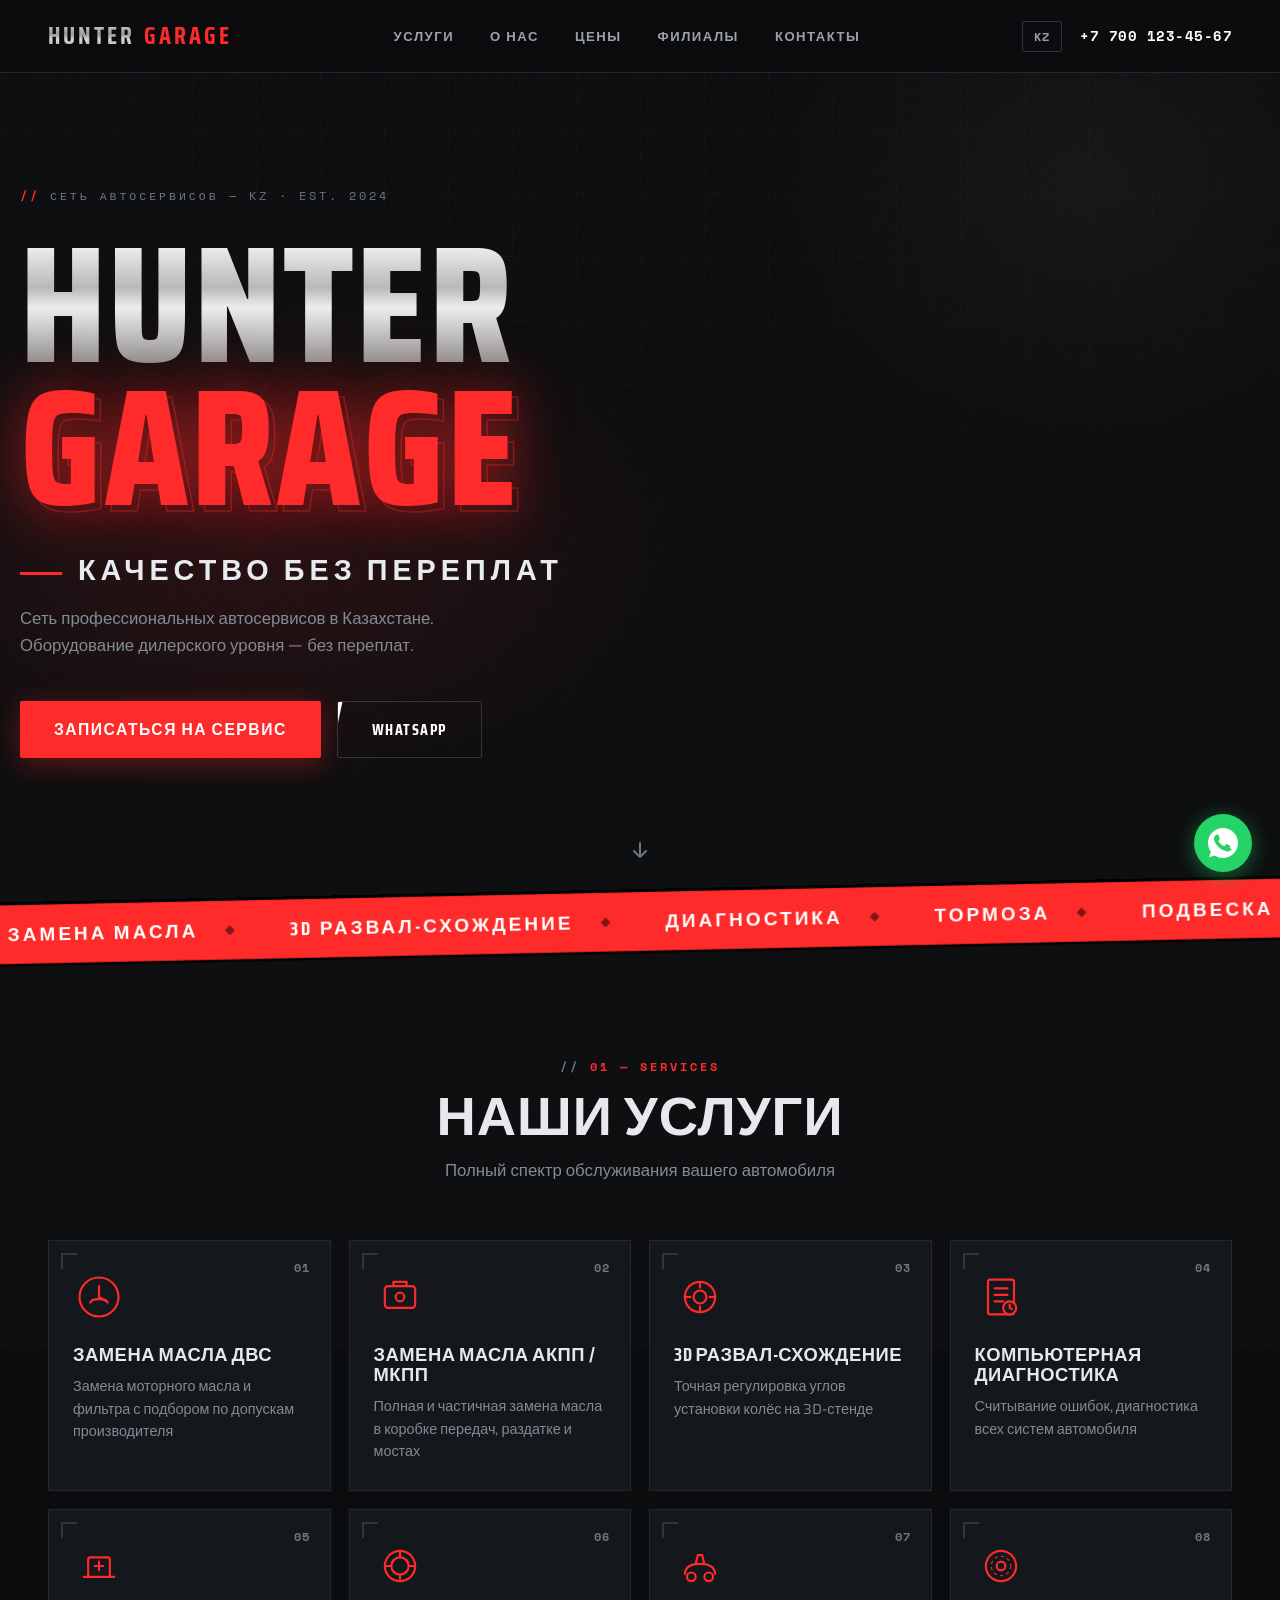
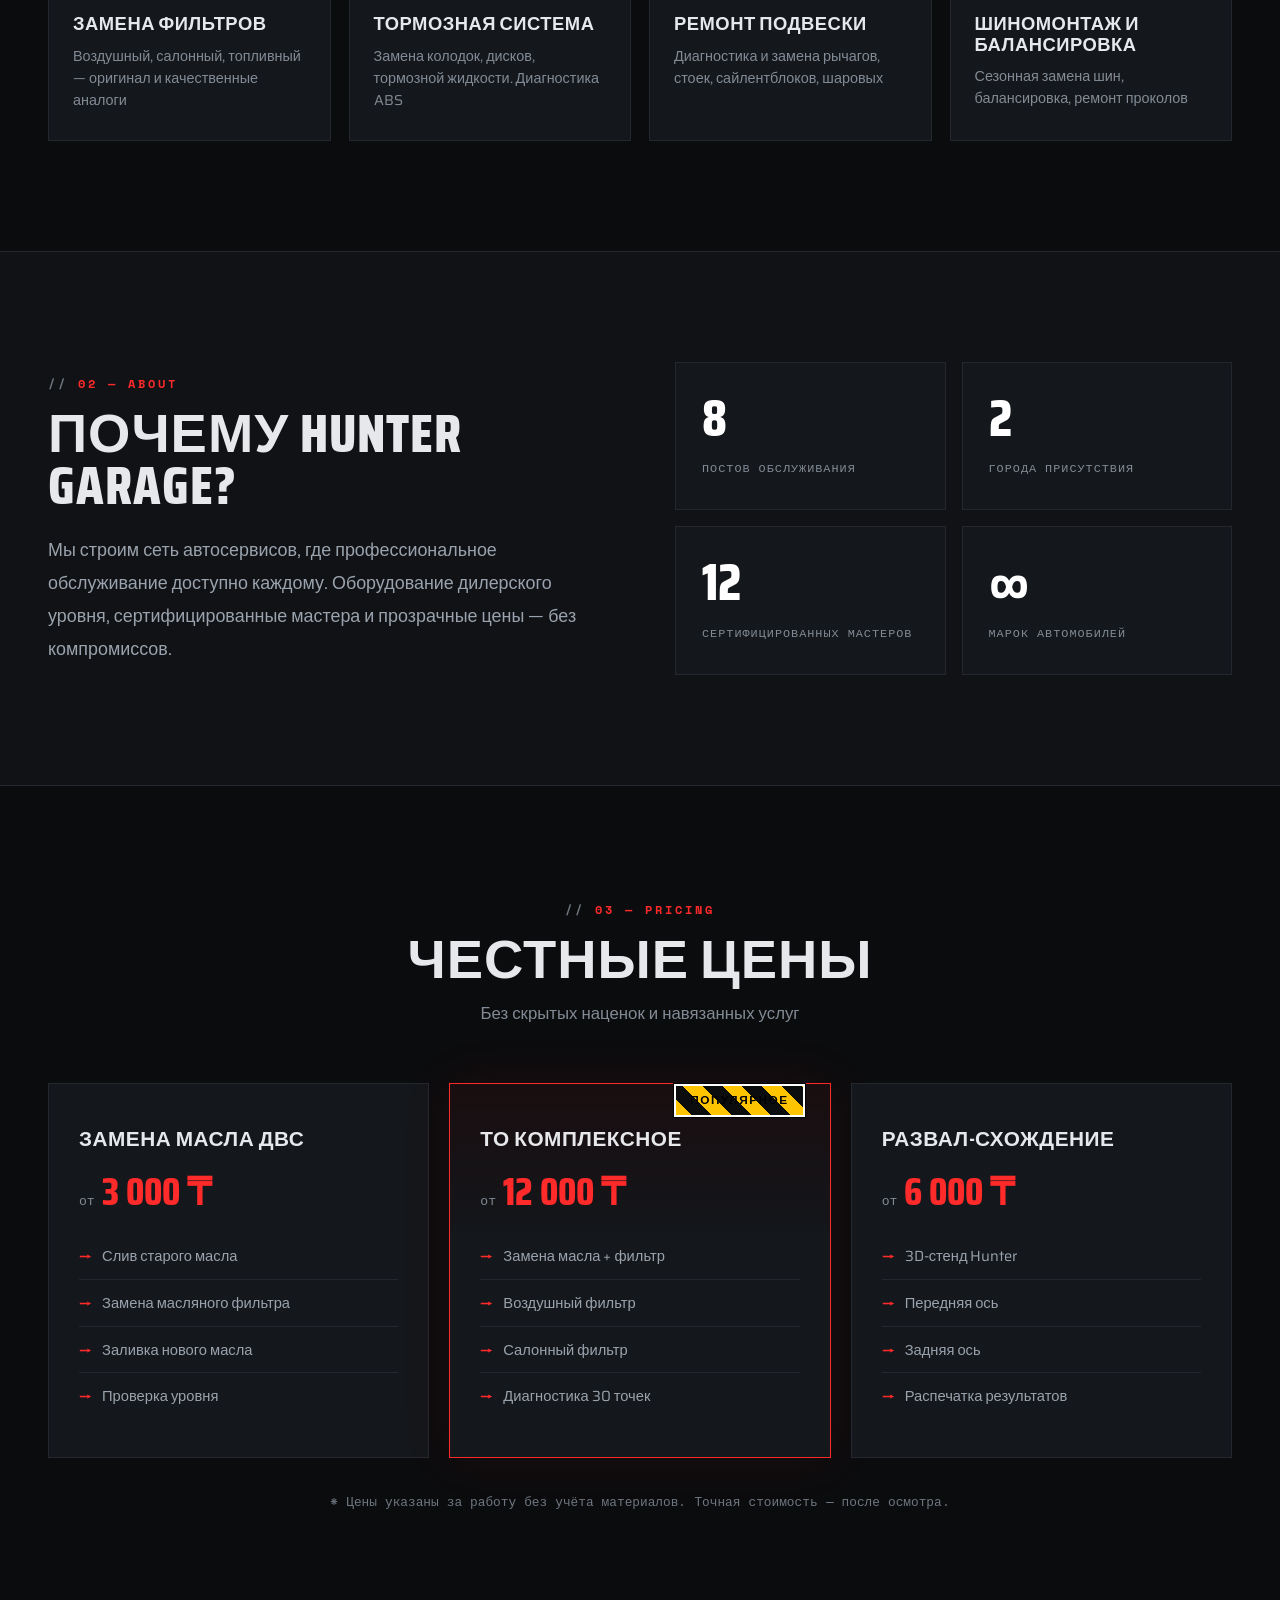
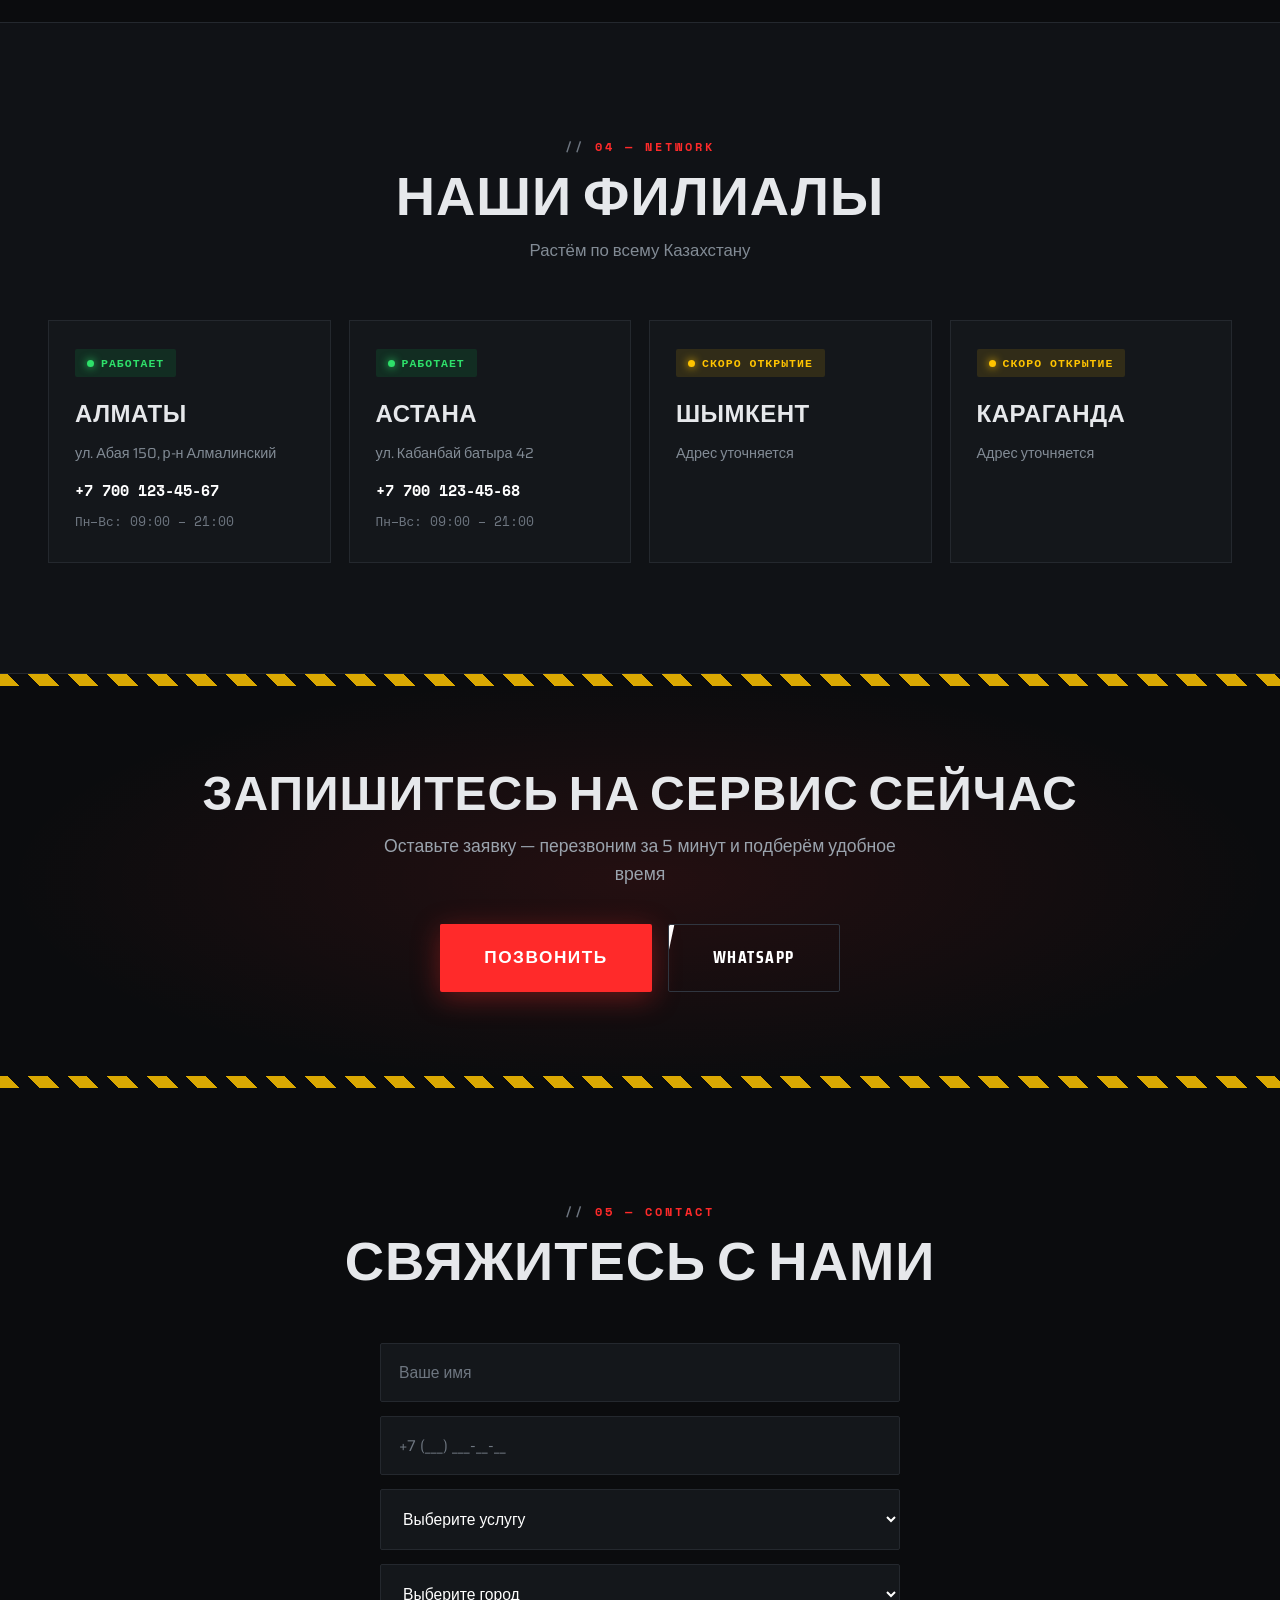
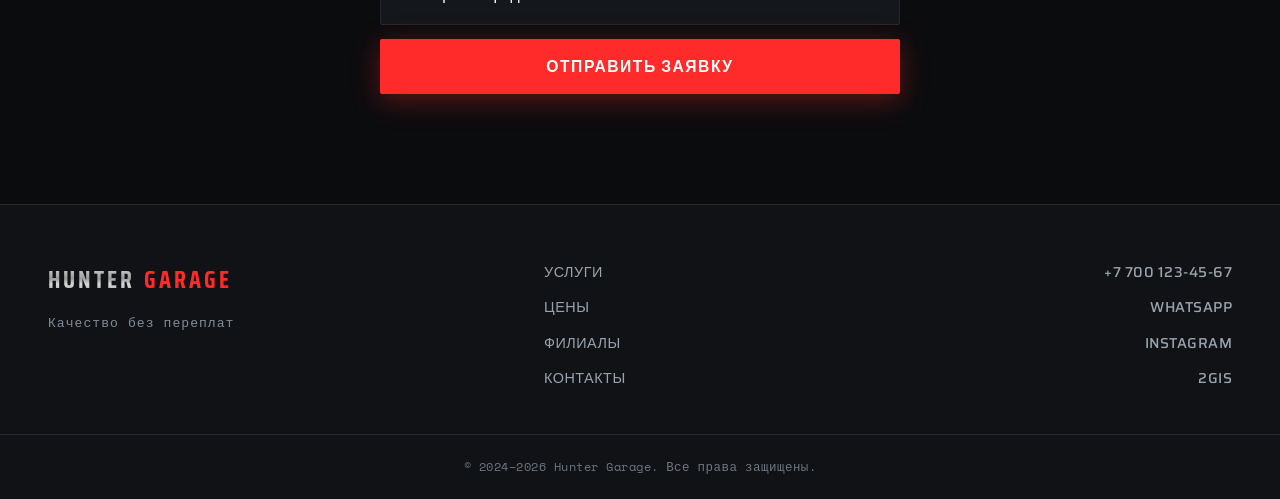
==== commit 57e307be: "Redesign: industrial motorsport theme Co-Authored-By: Claude Opus 4.8 <noreply@anthropic.com>" ====
--- a/index.html
+++ b/index.html
@@ -7,10 +7,12 @@
     <meta name="description" content="Hunter Garage — сеть автосервисов в Казахстане. Замена масла, развал-схождение, диагностика, ремонт подвески и тормозов. Качество без переплат.">
     <link rel="preconnect" href="https://fonts.googleapis.com">
     <link rel="preconnect" href="https://fonts.gstatic.com" crossorigin>
-    <link href="https://fonts.googleapis.com/css2?family=Oswald:wght@400;500;600;700&family=Inter:wght@300;400;500;600&display=swap" rel="stylesheet">
+    <link href="https://fonts.googleapis.com/css2?family=Saira+Condensed:wght@500;600;700;800&family=Saira:wght@300;400;500;600&family=Space+Mono:wght@400;700&display=swap" rel="stylesheet">
     <link rel="stylesheet" href="style.css">
 </head>
 <body>
+
+<div class="grain" aria-hidden="true"></div>
 
 <!-- HEADER -->
 <header class="header" id="header">
@@ -38,14 +40,16 @@
 
 <!-- HERO -->
 <section class="hero" id="hero">
-    <div class="hero__bg"></div>
+    <div class="hero__glow"></div>
+    <div class="hero__grid"></div>
     <div class="container hero__content">
-        <div class="hero__logo-big">
-            <span class="logo__hunter logo__hunter--big">HUNTER</span>
-            <span class="logo__garage logo__garage--big">GARAGE</span>
-        </div>
+        <p class="kicker hero__kicker"><b>//</b> <span data-ru="Сеть автосервисов" data-kz="Автосервис желісі">Сеть автосервисов</span> — KZ · EST. 2024</p>
+        <h1 class="hero__logo-big">
+            <span class="logo__hunter--big">HUNTER</span>
+            <span class="logo__garage--big">GARAGE</span>
+        </h1>
         <p class="hero__slogan" data-ru="Качество без переплат" data-kz="Сапасы жоғары — бағасы қолжетімді">Качество без переплат</p>
-        <p class="hero__sub" data-ru="Сеть профессиональных автосервисов в Казахстане" data-kz="Қазақстандағы кәсіби автосервис желісі">Сеть профессиональных автосервисов в Казахстане</p>
+        <p class="hero__sub" data-ru="Сеть профессиональных автосервисов в Казахстане. Оборудование дилерского уровня — без переплат." data-kz="Қазақстандағы кәсіби автосервис желісі. Дилерлік деңгейдегі жабдық — артық төлемсіз.">Сеть профессиональных автосервисов в Казахстане. Оборудование дилерского уровня — без переплат.</p>
         <div class="hero__actions">
             <a href="#contact" class="btn btn--red" data-ru="Записаться на сервис" data-kz="Сервиске жазылу">Записаться на сервис</a>
             <a href="https://wa.me/77001234567" class="btn btn--outline" target="_blank" rel="noopener">WhatsApp</a>
@@ -56,14 +60,26 @@
     </div>
 </section>
 
+<!-- TICKER -->
+<div class="ticker" aria-hidden="true">
+    <div class="ticker__track">
+        <span>Замена масла</span><span>3D развал-схождение</span><span>Диагностика</span><span>Тормоза</span><span>Подвеска</span><span>Шиномонтаж</span><span>Фильтры</span><span>АКПП · МКПП</span>
+        <span>Замена масла</span><span>3D развал-схождение</span><span>Диагностика</span><span>Тормоза</span><span>Подвеска</span><span>Шиномонтаж</span><span>Фильтры</span><span>АКПП · МКПП</span>
+    </div>
+</div>
+
 <!-- SERVICES -->
-<section class="services" id="services">
-    <div class="container">
-        <h2 class="section-title" data-ru="Наши услуги" data-kz="Біздің қызметтер">Наши услуги</h2>
-        <p class="section-sub" data-ru="Полный спектр обслуживания вашего автомобиля" data-kz="Автокөлігіңізге толық техникалық қызмет көрсету">Полный спектр обслуживания вашего автомобиля</p>
+<section class="services section" id="services">
+    <div class="container">
+        <div class="sec-head sec-head--center">
+            <span class="sec-index">01 — SERVICES</span>
+            <h2 class="section-title" data-ru="Наши услуги" data-kz="Біздің қызметтер">Наши услуги</h2>
+            <p class="section-sub" data-ru="Полный спектр обслуживания вашего автомобиля" data-kz="Автокөлігіңізге толық техникалық қызмет көрсету">Полный спектр обслуживания вашего автомобиля</p>
+        </div>
         <div class="services__grid">
 
             <div class="service-card">
+                <span class="service-card__num">01</span>
                 <div class="service-card__icon">
                     <svg viewBox="0 0 48 48" fill="none"><circle cx="24" cy="24" r="18" stroke="currentColor" stroke-width="2"/><path d="M24 14v10l7 4" stroke="currentColor" stroke-width="2" stroke-linecap="round"/><path d="M16 30c0-2 2-4 8-4s8 2 8 4" stroke="currentColor" stroke-width="2"/></svg>
                 </div>
@@ -72,6 +88,7 @@
             </div>
 
             <div class="service-card">
+                <span class="service-card__num">02</span>
                 <div class="service-card__icon">
                     <svg viewBox="0 0 48 48" fill="none"><rect x="10" y="14" width="28" height="20" rx="3" stroke="currentColor" stroke-width="2"/><path d="M18 14v-4h12v4" stroke="currentColor" stroke-width="2"/><circle cx="24" cy="24" r="4" stroke="currentColor" stroke-width="2"/></svg>
                 </div>
@@ -80,6 +97,7 @@
             </div>
 
             <div class="service-card">
+                <span class="service-card__num">03</span>
                 <div class="service-card__icon">
                     <svg viewBox="0 0 48 48" fill="none"><circle cx="24" cy="24" r="14" stroke="currentColor" stroke-width="2"/><circle cx="24" cy="24" r="6" stroke="currentColor" stroke-width="2"/><line x1="24" y1="10" x2="24" y2="16" stroke="currentColor" stroke-width="2"/><line x1="24" y1="32" x2="24" y2="38" stroke="currentColor" stroke-width="2"/><line x1="10" y1="24" x2="16" y2="24" stroke="currentColor" stroke-width="2"/><line x1="32" y1="24" x2="38" y2="24" stroke="currentColor" stroke-width="2"/></svg>
                 </div>
@@ -88,6 +106,7 @@
             </div>
 
             <div class="service-card">
+                <span class="service-card__num">04</span>
                 <div class="service-card__icon">
                     <svg viewBox="0 0 48 48" fill="none"><rect x="12" y="8" width="24" height="32" rx="2" stroke="currentColor" stroke-width="2"/><path d="M18 16h12M18 22h12M18 28h8" stroke="currentColor" stroke-width="2" stroke-linecap="round"/><circle cx="32" cy="34" r="6" fill="#1a1a1a" stroke="currentColor" stroke-width="2"/><path d="M32 31v3l2 1" stroke="currentColor" stroke-width="2" stroke-linecap="round"/></svg>
                 </div>
@@ -96,6 +115,7 @@
             </div>
 
             <div class="service-card">
+                <span class="service-card__num">05</span>
                 <div class="service-card__icon">
                     <svg viewBox="0 0 48 48" fill="none"><path d="M14 34V18a2 2 0 012-2h16a2 2 0 012 2v16" stroke="currentColor" stroke-width="2"/><path d="M10 34h28" stroke="currentColor" stroke-width="2" stroke-linecap="round"/><path d="M20 24h8M24 20v8" stroke="currentColor" stroke-width="2" stroke-linecap="round"/></svg>
                 </div>
@@ -104,6 +124,7 @@
             </div>
 
             <div class="service-card">
+                <span class="service-card__num">06</span>
                 <div class="service-card__icon">
                     <svg viewBox="0 0 48 48" fill="none"><circle cx="24" cy="24" r="14" stroke="currentColor" stroke-width="2"/><circle cx="24" cy="24" r="8" stroke="currentColor" stroke-width="2"/><path d="M24 16v-6M24 38v-6M16 24h-6M38 24h-6" stroke="currentColor" stroke-width="2"/></svg>
                 </div>
@@ -112,6 +133,7 @@
             </div>
 
             <div class="service-card">
+                <span class="service-card__num">07</span>
                 <div class="service-card__icon">
                     <svg viewBox="0 0 48 48" fill="none"><path d="M10 32c0-6 4-10 14-10s14 4 14 10" stroke="currentColor" stroke-width="2"/><circle cx="16" cy="34" r="4" stroke="currentColor" stroke-width="2"/><circle cx="32" cy="34" r="4" stroke="currentColor" stroke-width="2"/><path d="M20 22l2-8h4l2 8" stroke="currentColor" stroke-width="2"/></svg>
                 </div>
@@ -120,6 +142,7 @@
             </div>
 
             <div class="service-card">
+                <span class="service-card__num">08</span>
                 <div class="service-card__icon">
                     <svg viewBox="0 0 48 48" fill="none"><circle cx="24" cy="24" r="14" stroke="currentColor" stroke-width="2"/><circle cx="24" cy="24" r="4" stroke="currentColor" stroke-width="2"/><circle cx="24" cy="24" r="9" stroke="currentColor" stroke-width="1" stroke-dasharray="3 3"/></svg>
                 </div>
@@ -132,11 +155,12 @@
 </section>
 
 <!-- ABOUT -->
-<section class="about" id="about">
+<section class="about section" id="about">
     <div class="container">
         <div class="about__grid">
             <div class="about__text">
-                <h2 class="section-title section-title--left" data-ru="Почему Hunter Garage?" data-kz="Неліктен Hunter Garage?">Почему Hunter Garage?</h2>
+                <span class="sec-index">02 — ABOUT</span>
+                <h2 class="section-title" data-ru="Почему Hunter Garage?" data-kz="Неліктен Hunter Garage?">Почему Hunter Garage?</h2>
                 <p class="about__desc" data-ru="Мы строим сеть автосервисов, где профессиональное обслуживание доступно каждому. Оборудование дилерского уровня, сертифицированные мастера и прозрачные цены — без компромиссов." data-kz="Біз кәсіби қызмет көрсету барлығына қолжетімді болатын автосервис желісін құрып жатырмыз. Дилерлік деңгейдегі жабдық, сертификатталған шеберлер және ашық бағалар — ымыраға келмей.">Мы строим сеть автосервисов, где профессиональное обслуживание доступно каждому. Оборудование дилерского уровня, сертифицированные мастера и прозрачные цены — без компромиссов.</p>
             </div>
             <div class="about__stats">
@@ -162,10 +186,13 @@
 </section>
 
 <!-- PRICES -->
-<section class="prices" id="prices">
-    <div class="container">
-        <h2 class="section-title" data-ru="Честные цены" data-kz="Адал бағалар">Честные цены</h2>
-        <p class="section-sub" data-ru="Без скрытых наценок и навязанных услуг" data-kz="Жасырын үстеме бағасыз және міндетті қызметтерсіз">Без скрытых наценок и навязанных услуг</p>
+<section class="prices section" id="prices">
+    <div class="container">
+        <div class="sec-head sec-head--center">
+            <span class="sec-index">03 — PRICING</span>
+            <h2 class="section-title" data-ru="Честные цены" data-kz="Адал бағалар">Честные цены</h2>
+            <p class="section-sub" data-ru="Без скрытых наценок и навязанных услуг" data-kz="Жасырын үстеме бағасыз және міндетті қызметтерсіз">Без скрытых наценок и навязанных услуг</p>
+        </div>
         <div class="prices__grid">
             <div class="price-card">
                 <h3 data-ru="Замена масла ДВС" data-kz="Қозғалтқыш майын ауыстыру">Замена масла ДВС</h3>
@@ -204,10 +231,13 @@
 </section>
 
 <!-- LOCATIONS -->
-<section class="locations" id="locations">
-    <div class="container">
-        <h2 class="section-title" data-ru="Наши филиалы" data-kz="Біздің филиалдар">Наши филиалы</h2>
-        <p class="section-sub" data-ru="Растём по всему Казахстану" data-kz="Бүкіл Қазақстан бойынша дамып келеміз">Растём по всему Казахстану</p>
+<section class="locations section" id="locations">
+    <div class="container">
+        <div class="sec-head sec-head--center">
+            <span class="sec-index">04 — NETWORK</span>
+            <h2 class="section-title" data-ru="Наши филиалы" data-kz="Біздің филиалдар">Наши филиалы</h2>
+            <p class="section-sub" data-ru="Растём по всему Казахстану" data-kz="Бүкіл Қазақстан бойынша дамып келеміз">Растём по всему Казахстану</p>
+        </div>
         <div class="locations__grid">
             <div class="location-card location-card--active">
                 <div class="location-card__status" data-ru="Работает" data-kz="Жұмыс істейді">Работает</div>
@@ -250,9 +280,12 @@
 </section>
 
 <!-- CONTACT -->
-<section class="contact" id="contact">
-    <div class="container">
-        <h2 class="section-title" data-ru="Свяжитесь с нами" data-kz="Бізбен байланысыңыз">Свяжитесь с нами</h2>
+<section class="contact section" id="contact">
+    <div class="container">
+        <div class="sec-head sec-head--center">
+            <span class="sec-index">05 — CONTACT</span>
+            <h2 class="section-title" data-ru="Свяжитесь с нами" data-kz="Бізбен байланысыңыз">Свяжитесь с нами</h2>
+        </div>
         <form class="contact__form" id="contactForm">
             <input type="text" name="name" required
                    placeholder="Ваше имя"
--- a/style.css
+++ b/style.css
@@ -1,25 +1,44 @@
 /* ==========================================
-   HUNTER GARAGE — Dark Premium Theme
+   HUNTER GARAGE — Industrial Motorsport Theme
+   Asphalt graphite · hunter red · hazard amber
    ========================================== */
 
 :root {
-    --red: #E8002A;
-    --red-dark: #C40023;
-    --red-glow: rgba(232, 0, 42, 0.3);
-    --metal-1: #D0D0D0;
-    --metal-2: #8A8A8A;
-    --metal-3: #B8B8B8;
-    --bg: #0A0A0A;
-    --bg-card: #141414;
-    --bg-card-hover: #1A1A1A;
-    --text: #E0E0E0;
-    --text-muted: #888;
-    --border: #222;
-    --font-display: 'Oswald', sans-serif;
-    --font-body: 'Inter', sans-serif;
+    --red: #FF2A2A;
+    --red-deep: #C8001F;
+    --red-glow: rgba(255, 42, 42, 0.35);
+    --amber: #FFC400;
+    --amber-deep: #E0A800;
+
+    --bg: #0B0C0E;
+    --bg-2: #101216;
+    --panel: #14171B;
+    --panel-2: #1A1E23;
+    --line: #24282E;
+    --line-2: #303640;
+
+    --steel-1: #E7EAEE;
+    --steel-2: #9AA3AD;
+    --steel-3: #6E7680;
+
+    --text: #E6E8EB;
+    --muted: #828B95;
+
+    --font-display: 'Saira Condensed', sans-serif;
+    --font-body: 'Saira', sans-serif;
+    --font-mono: 'Space Mono', monospace;
+
+    --ease: cubic-bezier(0.16, 1, 0.3, 1);
+    --hazard: repeating-linear-gradient(
+        45deg,
+        var(--amber) 0 14px,
+        #0B0C0E 14px 28px
+    );
 }
 
 *, *::before, *::after { margin: 0; padding: 0; box-sizing: border-box; }
+
+::selection { background: var(--red); color: #fff; }
 
 html {
     scroll-behavior: smooth;
@@ -32,23 +51,63 @@
     color: var(--text);
     line-height: 1.6;
     -webkit-font-smoothing: antialiased;
+    overflow-x: hidden;
+    position: relative;
+}
+
+/* Blueprint grid + grain atmosphere over whole page */
+body::before {
+    content: '';
+    position: fixed;
+    inset: 0;
+    z-index: 0;
+    pointer-events: none;
+    background-image:
+        linear-gradient(rgba(255,255,255,0.018) 1px, transparent 1px),
+        linear-gradient(90deg, rgba(255,255,255,0.018) 1px, transparent 1px);
+    background-size: 64px 64px;
+    mask-image: radial-gradient(ellipse 120% 90% at 50% 0%, #000 30%, transparent 80%);
+}
+
+.grain {
+    position: fixed;
+    inset: -50%;
+    z-index: 1;
+    pointer-events: none;
+    opacity: 0.04;
+    background-image: url("data:image/svg+xml,%3Csvg xmlns='http://www.w3.org/2000/svg' width='200' height='200'%3E%3Cfilter id='n'%3E%3CfeTurbulence type='fractalNoise' baseFrequency='0.85' numOctaves='3'/%3E%3C/filter%3E%3Crect width='100%25' height='100%25' filter='url(%23n)'/%3E%3C/svg%3E");
 }
 
 .container {
-    max-width: 1200px;
+    max-width: 1240px;
     margin: 0 auto;
-    padding: 0 24px;
-}
+    padding: 0 28px;
+    position: relative;
+    z-index: 2;
+}
+
+/* mono kicker / spec label */
+.kicker {
+    font-family: var(--font-mono);
+    font-size: 0.72rem;
+    letter-spacing: 3px;
+    text-transform: uppercase;
+    color: var(--steel-3);
+    display: inline-flex;
+    align-items: center;
+    gap: 10px;
+}
+.kicker b { color: var(--red); font-weight: 700; }
 
 /* ---- HEADER ---- */
 .header {
     position: fixed;
     top: 0; left: 0; right: 0;
     z-index: 1000;
-    background: rgba(10, 10, 10, 0.9);
-    backdrop-filter: blur(12px);
-    border-bottom: 1px solid var(--border);
-    transition: background 0.3s;
+    background: rgba(11, 12, 14, 0.82);
+    backdrop-filter: blur(14px) saturate(1.2);
+    border-bottom: 1px solid var(--line);
+    transition: box-shadow 0.3s, border-color 0.3s;
 }
 .header__inner {
     display: flex;
@@ -60,19 +119,19 @@
 /* LOGO */
 .logo {
     display: flex;
-    gap: 8px;
+    gap: 9px;
     text-decoration: none;
     font-family: var(--font-display);
     font-weight: 700;
-    font-size: 1.4rem;
-    letter-spacing: 2px;
+    font-size: 1.5rem;
+    letter-spacing: 3px;
+    text-transform: uppercase;
 }
 .logo__hunter {
-    background: linear-gradient(180deg, #E8E8E8 0%, #9A9A9A 40%, #CFCFCF 60%, #7A7A7A 100%);
+    background: linear-gradient(180deg, #F2F2F2 0%, #9A9A9A 45%, #DADADA 60%, #6E6E6E 100%);
     -webkit-background-clip: text;
     -webkit-text-fill-color: transparent;
     background-clip: text;
-    filter: brightness(1.1);
 }
 .logo__garage {
     color: var(--red);
@@ -82,29 +141,41 @@
 /* NAV */
 .nav {
     display: flex;
-    gap: 32px;
+    gap: 36px;
 }
 .nav__link {
-    color: var(--text-muted);
+    position: relative;
+    color: var(--steel-2);
     text-decoration: none;
-    font-size: 0.9rem;
-    font-weight: 500;
-    letter-spacing: 0.5px;
+    font-size: 0.82rem;
+    font-weight: 600;
+    letter-spacing: 1.5px;
     text-transform: uppercase;
     transition: color 0.2s;
+    padding: 4px 0;
+}
+.nav__link::after {
+    content: '';
+    position: absolute;
+    left: 0; bottom: -2px;
+    width: 0; height: 2px;
+    background: var(--red);
+    transition: width 0.3s var(--ease);
 }
 .nav__link:hover { color: #fff; }
+.nav__link:hover::after { width: 100%; }
 
 .header__right {
     display: flex;
     align-items: center;
-    gap: 16px;
+    gap: 18px;
 }
 .header__phone {
     color: #fff;
     text-decoration: none;
-    font-weight: 600;
-    font-size: 0.95rem;
+    font-family: var(--font-mono);
+    font-weight: 700;
+    font-size: 0.9rem;
     letter-spacing: 0.5px;
 }
 .header__phone:hover { color: var(--red); }
@@ -112,12 +183,13 @@
 /* LANG TOGGLE */
 .lang-toggle {
     background: transparent;
-    border: 1px solid var(--border);
-    color: var(--text-muted);
-    padding: 4px 10px;
-    border-radius: 4px;
-    font-size: 0.8rem;
-    font-weight: 600;
+    border: 1px solid var(--line-2);
+    color: var(--steel-2);
+    padding: 5px 11px;
+    border-radius: 2px;
+    font-family: var(--font-mono);
+    font-size: 0.78rem;
+    font-weight: 700;
     cursor: pointer;
     letter-spacing: 1px;
     transition: all 0.2s;
@@ -125,6 +197,7 @@
 .lang-toggle:hover {
     border-color: var(--red);
     color: var(--red);
+    box-shadow: 0 0 12px var(--red-glow);
 }
 
 /* BURGER */
@@ -139,10 +212,9 @@
 }
 .burger span {
     display: block;
-    width: 24px;
+    width: 26px;
     height: 2px;
     background: #fff;
-    border-radius: 2px;
     transition: all 0.3s;
 }
 .burger.active span:nth-child(1) { transform: translateY(7px) rotate(45deg); }
@@ -155,84 +227,165 @@
     min-height: 100vh;
     display: flex;
     align-items: center;
-    justify-content: center;
     overflow: hidden;
 }
-.hero__bg {
+.hero__glow {
     position: absolute;
     inset: 0;
+    z-index: 0;
     background:
-        radial-gradient(ellipse at 30% 50%, rgba(232, 0, 42, 0.08) 0%, transparent 60%),
-        radial-gradient(ellipse at 70% 30%, rgba(255, 255, 255, 0.03) 0%, transparent 50%),
-        var(--bg);
+        radial-gradient(ellipse 60% 50% at 20% 60%, rgba(255, 42, 42, 0.12) 0%, transparent 60%),
+        radial-gradient(ellipse 50% 60% at 85% 20%, rgba(255, 255, 255, 0.04) 0%, transparent 55%);
+}
+/* diagonal speed lines */
+.hero__grid {
+    position: absolute;
+    inset: 0;
+    z-index: 0;
+    background-image: repeating-linear-gradient(
+        115deg,
+        transparent 0 80px,
+        rgba(255,255,255,0.012) 80px 81px
+    );
 }
 .hero__content {
-    position: relative;
-    text-align: center;
-    padding: 120px 0 80px;
+    padding: 130px 0 90px;
+    width: 100%;
+}
+.hero__kicker {
+    margin-bottom: 28px;
+    opacity: 0;
+    animation: rise 0.8s var(--ease) 0.1s forwards;
 }
 .hero__logo-big {
-    display: flex;
-    justify-content: center;
-    gap: 16px;
-    margin-bottom: 24px;
-    font-family: var(--font-display);
-    font-weight: 700;
-    letter-spacing: 6px;
+    font-family: var(--font-display);
+    font-weight: 800;
+    text-transform: uppercase;
+    line-height: 0.86;
+    letter-spacing: 2px;
+    margin-bottom: 28px;
 }
 .logo__hunter--big {
-    font-size: clamp(3rem, 8vw, 6rem);
-    background: linear-gradient(
-        180deg,
-        #F0F0F0 0%,
-        #A0A0A0 25%,
-        #E0E0E0 50%,
-        #808080 75%,
-        #C0C0C0 100%
-    );
+    display: block;
+    font-size: clamp(3.5rem, 13vw, 11rem);
+    background: linear-gradient(180deg, #FFFFFF 0%, #B8B8B8 38%, #EDEDED 52%, #7C7C7C 100%);
     -webkit-background-clip: text;
     -webkit-text-fill-color: transparent;
     background-clip: text;
-    filter: brightness(1.2) contrast(1.1);
-    text-shadow: none;
+    opacity: 0;
+    animation: rise 0.9s var(--ease) 0.2s forwards;
 }
 .logo__garage--big {
-    font-size: clamp(3rem, 8vw, 6rem);
+    display: block;
+    font-size: clamp(3.5rem, 13vw, 11rem);
     color: var(--red);
     -webkit-text-fill-color: var(--red);
+    position: relative;
     text-shadow: 0 0 60px var(--red-glow);
+    opacity: 0;
+    animation: rise 0.9s var(--ease) 0.32s forwards;
+}
+/* hollow outlined echo behind the solid word for depth */
+.logo__garage--big::after {
+    content: 'GARAGE';
+    position: absolute;
+    left: 6px; top: 6px;
+    z-index: -1;
+    color: transparent;
+    -webkit-text-fill-color: transparent;
+    -webkit-text-stroke: 1.5px rgba(255, 42, 42, 0.35);
 }
 .hero__slogan {
     font-family: var(--font-display);
-    font-size: clamp(1.1rem, 2.5vw, 1.5rem);
-    font-weight: 400;
-    letter-spacing: 4px;
-    text-transform: uppercase;
-    color: var(--text-muted);
+    font-size: clamp(1.2rem, 2.6vw, 1.8rem);
+    font-weight: 600;
+    letter-spacing: 5px;
+    text-transform: uppercase;
+    color: var(--steel-1);
     margin-bottom: 12px;
+    opacity: 0;
+    animation: rise 0.8s var(--ease) 0.46s forwards;
+}
+.hero__slogan::before {
+    content: '';
+    display: inline-block;
+    width: 42px;
+    height: 3px;
+    background: var(--red);
+    vertical-align: middle;
+    margin-right: 16px;
 }
 .hero__sub {
     font-size: 1.05rem;
-    color: var(--text-muted);
-    margin-bottom: 40px;
+    color: var(--muted);
+    margin-bottom: 42px;
+    max-width: 520px;
+    opacity: 0;
+    animation: rise 0.8s var(--ease) 0.56s forwards;
 }
 .hero__actions {
     display: flex;
     gap: 16px;
-    justify-content: center;
     flex-wrap: wrap;
+    opacity: 0;
+    animation: rise 0.8s var(--ease) 0.66s forwards;
 }
 .hero__scroll {
     position: absolute;
-    bottom: 32px;
+    bottom: 30px;
     left: 50%;
     transform: translateX(-50%);
-    color: var(--text-muted);
+    color: var(--steel-3);
+    z-index: 3;
     animation: bounce 2s infinite;
 }
 @keyframes bounce {
     0%, 100% { transform: translateX(-50%) translateY(0); }
-    50% { transform: translateX(-50%) translateY(8px); }
+    50% { transform: translateX(-50%) translateY(10px); }
+}
+@keyframes rise {
+    from { opacity: 0; transform: translateY(34px); }
+    to { opacity: 1; transform: translateY(0); }
+}
+
+/* ---- TICKER ---- */
+.ticker {
+    position: relative;
+    z-index: 2;
+    background: var(--red);
+    border-top: 3px solid #000;
+    border-bottom: 3px solid #000;
+    overflow: hidden;
+    padding: 14px 0;
+    transform: rotate(-1.2deg) scale(1.03);
+    margin: -10px 0;
+}
+.ticker__track {
+    display: flex;
+    gap: 0;
+    width: max-content;
+    animation: scroll-x 32s linear infinite;
+}
+.ticker__track span {
+    font-family: var(--font-display);
+    font-weight: 700;
+    font-size: 1.15rem;
+    letter-spacing: 3px;
+    text-transform: uppercase;
+    color: #fff;
+    padding: 0 26px;
+    display: inline-flex;
+    align-items: center;
+}
+.ticker__track span::after {
+    content: '◆';
+    margin-left: 26px;
+    font-size: 0.7rem;
+    color: rgba(0,0,0,0.5);
+}
+@keyframes scroll-x {
+    from { transform: translateX(0); }
+    to { transform: translateX(-50%); }
 }
 
 /* ---- BUTTONS ---- */
@@ -240,317 +393,424 @@
     display: inline-flex;
     align-items: center;
     justify-content: center;
-    padding: 14px 32px;
-    border-radius: 6px;
-    font-family: var(--font-body);
-    font-weight: 600;
-    font-size: 0.95rem;
+    gap: 8px;
+    padding: 15px 34px;
+    border-radius: 2px;
+    font-family: var(--font-display);
+    font-weight: 700;
+    font-size: 0.98rem;
+    letter-spacing: 1.5px;
+    text-transform: uppercase;
     text-decoration: none;
     cursor: pointer;
     border: none;
-    transition: all 0.25s;
-    letter-spacing: 0.3px;
+    position: relative;
+    overflow: hidden;
+    transition: transform 0.2s var(--ease), box-shadow 0.25s, color 0.2s;
 }
 .btn--red {
     background: var(--red);
     color: #fff;
-    box-shadow: 0 4px 24px var(--red-glow);
-}
+    box-shadow: 0 6px 28px var(--red-glow);
+}
+.btn--red::before {
+    content: '';
+    position: absolute;
+    inset: 0;
+    background: var(--red-deep);
+    transform: translateX(-101%) skewX(-12deg);
+    transition: transform 0.35s var(--ease);
+    z-index: -1;
+}
+.btn--red:hover::before { transform: translateX(0) skewX(-12deg); }
 .btn--red:hover {
-    background: var(--red-dark);
-    box-shadow: 0 6px 32px rgba(232, 0, 42, 0.4);
-    transform: translateY(-1px);
+    transform: translateY(-2px);
+    box-shadow: 0 10px 36px rgba(255, 42, 42, 0.45);
 }
 .btn--outline {
     background: transparent;
     color: #fff;
-    border: 1px solid #444;
-}
-.btn--outline:hover {
-    border-color: #fff;
-    background: rgba(255,255,255,0.05);
-}
-.btn--lg { padding: 18px 40px; font-size: 1.05rem; }
+    border: 1px solid var(--line-2);
+}
+.btn--outline::before {
+    content: '';
+    position: absolute;
+    inset: 0;
+    background: #fff;
+    transform: translateX(-101%) skewX(-12deg);
+    transition: transform 0.35s var(--ease);
+    z-index: -1;
+}
+.btn--outline:hover { color: #000; border-color: #fff; }
+.btn--outline:hover::before { transform: translateX(0) skewX(-12deg); }
+.btn--lg { padding: 19px 44px; font-size: 1.08rem; }
 .btn--full { width: 100%; }
 
-/* ---- SECTIONS ---- */
+/* ---- SECTION HEADINGS ---- */
+.section { padding: 110px 0; position: relative; }
+
+.sec-head {
+    margin-bottom: 56px;
+}
+.sec-head--center { text-align: center; }
+.sec-index {
+    font-family: var(--font-mono);
+    font-size: 0.78rem;
+    font-weight: 700;
+    letter-spacing: 3px;
+    color: var(--red);
+    display: inline-block;
+    margin-bottom: 14px;
+}
+.sec-index::before { content: '// '; color: var(--steel-3); }
 .section-title {
     font-family: var(--font-display);
-    font-size: clamp(1.8rem, 4vw, 2.5rem);
-    font-weight: 700;
-    text-align: center;
-    letter-spacing: 2px;
-    text-transform: uppercase;
-    margin-bottom: 12px;
-}
-.section-title--left { text-align: left; }
+    font-size: clamp(2rem, 5vw, 3.4rem);
+    font-weight: 800;
+    text-transform: uppercase;
+    letter-spacing: 1px;
+    line-height: 0.95;
+}
 .section-sub {
-    text-align: center;
-    color: var(--text-muted);
+    color: var(--muted);
     font-size: 1.05rem;
-    margin-bottom: 48px;
-}
+    margin-top: 14px;
+    max-width: 560px;
+}
+.sec-head--center .section-sub { margin-left: auto; margin-right: auto; }
 
 /* ---- SERVICES ---- */
-.services {
-    padding: 100px 0;
-}
 .services__grid {
     display: grid;
     grid-template-columns: repeat(4, 1fr);
-    gap: 20px;
+    gap: 18px;
 }
 .service-card {
-    background: var(--bg-card);
-    border: 1px solid var(--border);
-    border-radius: 12px;
-    padding: 32px 24px;
-    transition: all 0.3s;
-    text-align: center;
+    position: relative;
+    background: var(--panel);
+    border: 1px solid var(--line);
+    padding: 30px 24px 28px;
+    transition: transform 0.35s var(--ease), border-color 0.3s, background 0.3s;
+    overflow: hidden;
+}
+/* corner bracket */
+.service-card::before {
+    content: '';
+    position: absolute;
+    top: 12px; left: 12px;
+    width: 16px; height: 16px;
+    border-top: 2px solid var(--line-2);
+    border-left: 2px solid var(--line-2);
+    transition: border-color 0.3s;
+}
+/* red sweep */
+.service-card::after {
+    content: '';
+    position: absolute;
+    left: 0; bottom: 0;
+    width: 100%; height: 3px;
+    background: var(--red);
+    transform: scaleX(0);
+    transform-origin: left;
+    transition: transform 0.4s var(--ease);
 }
 .service-card:hover {
-    background: var(--bg-card-hover);
-    border-color: #333;
-    transform: translateY(-4px);
-    box-shadow: 0 8px 32px rgba(0,0,0,0.3);
+    background: var(--panel-2);
+    border-color: var(--line-2);
+    transform: translateY(-5px);
+}
+.service-card:hover::before { border-color: var(--red); }
+.service-card:hover::after { transform: scaleX(1); }
+.service-card__num {
+    font-family: var(--font-mono);
+    font-size: 0.74rem;
+    font-weight: 700;
+    color: var(--steel-3);
+    position: absolute;
+    top: 18px; right: 20px;
+    letter-spacing: 1px;
 }
 .service-card__icon {
-    width: 56px;
-    height: 56px;
-    margin: 0 auto 20px;
+    width: 52px;
+    height: 52px;
+    margin-bottom: 22px;
     color: var(--red);
 }
 .service-card__icon svg { width: 100%; height: 100%; }
 .service-card h3 {
     font-family: var(--font-display);
-    font-size: 1.05rem;
-    font-weight: 600;
-    letter-spacing: 1px;
+    font-size: 1.15rem;
+    font-weight: 700;
+    letter-spacing: 0.5px;
     text-transform: uppercase;
     margin-bottom: 10px;
+    line-height: 1.1;
 }
 .service-card p {
-    font-size: 0.88rem;
-    color: var(--text-muted);
-    line-height: 1.5;
+    font-size: 0.9rem;
+    color: var(--muted);
+    line-height: 1.55;
 }
 
 /* ---- ABOUT ---- */
 .about {
-    padding: 100px 0;
-    background: var(--bg-card);
-    border-top: 1px solid var(--border);
-    border-bottom: 1px solid var(--border);
+    background: var(--bg-2);
+    border-top: 1px solid var(--line);
+    border-bottom: 1px solid var(--line);
 }
 .about__grid {
     display: grid;
     grid-template-columns: 1fr 1fr;
-    gap: 60px;
+    gap: 70px;
     align-items: center;
 }
 .about__desc {
-    font-size: 1.1rem;
-    color: var(--text-muted);
-    line-height: 1.8;
-    margin-top: 20px;
+    font-size: 1.12rem;
+    color: var(--steel-2);
+    line-height: 1.85;
+    margin-top: 22px;
 }
 .about__stats {
     display: grid;
     grid-template-columns: 1fr 1fr;
-    gap: 32px;
+    gap: 16px;
 }
 .stat {
-    text-align: center;
-    padding: 28px;
-    background: var(--bg);
-    border: 1px solid var(--border);
-    border-radius: 12px;
-}
+    position: relative;
+    padding: 30px 26px;
+    background: var(--panel);
+    border: 1px solid var(--line);
+    overflow: hidden;
+}
+.stat::before {
+    content: '';
+    position: absolute;
+    top: 0; left: 0;
+    width: 4px; height: 0;
+    background: var(--red);
+    transition: height 0.5s var(--ease);
+}
+.stat:hover::before { height: 100%; }
 .stat__number {
     display: block;
     font-family: var(--font-display);
-    font-size: 2.8rem;
-    font-weight: 700;
-    color: var(--red);
+    font-size: 3.2rem;
+    font-weight: 800;
+    color: #fff;
     line-height: 1;
-    margin-bottom: 8px;
-}
+    margin-bottom: 10px;
+}
+.stat__number::after { content: ''; }
 .stat__label {
-    font-size: 0.85rem;
-    color: var(--text-muted);
-    text-transform: uppercase;
-    letter-spacing: 0.5px;
+    font-family: var(--font-mono);
+    font-size: 0.74rem;
+    color: var(--muted);
+    text-transform: uppercase;
+    letter-spacing: 1px;
+    line-height: 1.4;
 }
 
 /* ---- PRICES ---- */
-.prices {
-    padding: 100px 0;
-}
 .prices__grid {
     display: grid;
     grid-template-columns: repeat(3, 1fr);
-    gap: 24px;
+    gap: 20px;
 }
 .price-card {
     position: relative;
-    background: var(--bg-card);
-    border: 1px solid var(--border);
-    border-radius: 12px;
-    padding: 36px 28px;
-    transition: all 0.3s;
+    background: var(--panel);
+    border: 1px solid var(--line);
+    padding: 38px 30px;
+    transition: transform 0.35s var(--ease), border-color 0.3s;
 }
 .price-card:hover {
-    border-color: #333;
-    transform: translateY(-4px);
+    border-color: var(--line-2);
+    transform: translateY(-5px);
 }
 .price-card--accent {
     border-color: var(--red);
-    box-shadow: 0 0 40px rgba(232, 0, 42, 0.1);
+    background: linear-gradient(180deg, rgba(255,42,42,0.06), var(--panel) 40%);
+    box-shadow: 0 0 50px rgba(255, 42, 42, 0.08);
 }
 .price-card--accent:hover {
     border-color: var(--red);
-    box-shadow: 0 0 60px rgba(232, 0, 42, 0.15);
+    box-shadow: 0 0 70px rgba(255, 42, 42, 0.16);
 }
 .price-card__badge {
     position: absolute;
-    top: -12px;
-    right: 24px;
-    background: var(--red);
-    color: #fff;
-    font-size: 0.75rem;
-    font-weight: 600;
-    text-transform: uppercase;
-    letter-spacing: 1px;
-    padding: 4px 14px;
-    border-radius: 20px;
+    top: -1px; right: 24px;
+    background: var(--hazard);
+    color: #000;
+    font-family: var(--font-display);
+    font-size: 0.74rem;
+    font-weight: 700;
+    text-transform: uppercase;
+    letter-spacing: 1.5px;
+    padding: 7px 16px;
+    border: 1px solid #000;
+    box-shadow: inset 0 0 0 2px #fff;
 }
 .price-card h3 {
     font-family: var(--font-display);
-    font-size: 1.15rem;
-    font-weight: 600;
-    letter-spacing: 1px;
-    text-transform: uppercase;
-    margin-bottom: 16px;
+    font-size: 1.3rem;
+    font-weight: 700;
+    letter-spacing: 0.5px;
+    text-transform: uppercase;
+    margin-bottom: 18px;
 }
 .price-card__price {
     font-family: var(--font-display);
-    font-size: 2rem;
-    font-weight: 700;
+    font-size: 2.4rem;
+    font-weight: 800;
     color: var(--red);
-    margin-bottom: 20px;
+    margin-bottom: 22px;
+    line-height: 1;
 }
 .price-card__price span {
-    font-size: 0.9rem;
-    color: var(--text-muted);
+    font-family: var(--font-mono);
+    font-size: 0.82rem;
+    color: var(--muted);
     font-weight: 400;
 }
-.price-card ul {
-    list-style: none;
-}
+.price-card ul { list-style: none; }
 .price-card li {
-    font-size: 0.9rem;
-    color: var(--text-muted);
-    padding: 8px 0;
-    border-bottom: 1px solid var(--border);
+    font-size: 0.92rem;
+    color: var(--steel-2);
+    padding: 11px 0;
+    border-bottom: 1px solid var(--line);
+    display: flex;
+    align-items: baseline;
 }
 .price-card li:last-child { border-bottom: none; }
 .price-card li::before {
-    content: '✓';
+    content: '→';
     color: var(--red);
-    margin-right: 8px;
+    margin-right: 10px;
     font-weight: 700;
 }
 .prices__note {
     text-align: center;
-    color: var(--text-muted);
-    font-size: 0.85rem;
-    margin-top: 32px;
+    color: var(--steel-3);
+    font-family: var(--font-mono);
+    font-size: 0.8rem;
+    margin-top: 34px;
 }
 
 /* ---- LOCATIONS ---- */
 .locations {
-    padding: 100px 0;
-    background: var(--bg-card);
-    border-top: 1px solid var(--border);
-    border-bottom: 1px solid var(--border);
+    background: var(--bg-2);
+    border-top: 1px solid var(--line);
+    border-bottom: 1px solid var(--line);
 }
 .locations__grid {
     display: grid;
     grid-template-columns: repeat(4, 1fr);
-    gap: 20px;
+    gap: 18px;
 }
 .location-card {
-    background: var(--bg);
-    border: 1px solid var(--border);
-    border-radius: 12px;
-    padding: 28px 24px;
-    transition: all 0.3s;
-}
-.location-card:hover { transform: translateY(-4px); }
+    position: relative;
+    background: var(--panel);
+    border: 1px solid var(--line);
+    padding: 28px 26px;
+    transition: transform 0.35s var(--ease), border-color 0.3s;
+}
+.location-card:hover {
+    transform: translateY(-5px);
+    border-color: var(--line-2);
+}
 .location-card__status {
-    display: inline-block;
-    font-size: 0.75rem;
-    font-weight: 600;
+    display: inline-flex;
+    align-items: center;
+    gap: 7px;
+    font-family: var(--font-mono);
+    font-size: 0.72rem;
+    font-weight: 700;
     text-transform: uppercase;
     letter-spacing: 1px;
-    padding: 4px 10px;
-    border-radius: 20px;
-    margin-bottom: 16px;
+    padding: 5px 12px;
+    border-radius: 2px;
+    margin-bottom: 18px;
+}
+.location-card__status::before {
+    content: '';
+    width: 7px; height: 7px;
+    border-radius: 50%;
+    background: currentColor;
+    box-shadow: 0 0 8px currentColor;
 }
 .location-card--active .location-card__status {
-    background: rgba(0, 200, 80, 0.15);
-    color: #00c850;
+    background: rgba(0, 200, 80, 0.12);
+    color: #2ee06a;
 }
 .location-card--soon .location-card__status {
-    background: rgba(255, 180, 0, 0.15);
-    color: #ffb400;
+    background: rgba(255, 196, 0, 0.12);
+    color: var(--amber);
 }
 .location-card h3 {
     font-family: var(--font-display);
-    font-size: 1.3rem;
-    font-weight: 600;
-    letter-spacing: 1px;
+    font-size: 1.5rem;
+    font-weight: 700;
+    letter-spacing: 0.5px;
+    text-transform: uppercase;
     margin-bottom: 8px;
 }
 .location-card p {
     font-size: 0.9rem;
-    color: var(--text-muted);
-    margin-bottom: 12px;
+    color: var(--muted);
+    margin-bottom: 14px;
 }
 .location-card__phone {
     display: block;
     color: #fff;
     text-decoration: none;
-    font-weight: 600;
-    font-size: 0.95rem;
+    font-family: var(--font-mono);
+    font-weight: 700;
+    font-size: 0.92rem;
     margin-bottom: 6px;
 }
 .location-card__phone:hover { color: var(--red); }
 .location-card__hours {
-    font-size: 0.85rem;
-    color: var(--text-muted);
+    font-family: var(--font-mono);
+    font-size: 0.8rem;
+    color: var(--steel-3);
 }
 
 /* ---- CTA ---- */
 .cta {
-    padding: 80px 0;
+    position: relative;
+    padding: 96px 0;
     text-align: center;
+    overflow: hidden;
     background:
-        radial-gradient(ellipse at center, rgba(232, 0, 42, 0.08) 0%, transparent 70%),
+        radial-gradient(ellipse at center, rgba(255, 42, 42, 0.1) 0%, transparent 70%),
         var(--bg);
 }
+.cta::before, .cta::after {
+    content: '';
+    position: absolute;
+    left: 0; right: 0;
+    height: 12px;
+    background: var(--hazard);
+    opacity: 0.85;
+}
+.cta::before { top: 0; }
+.cta::after { bottom: 0; }
 .cta h2 {
     font-family: var(--font-display);
-    font-size: clamp(1.5rem, 3.5vw, 2.2rem);
-    font-weight: 700;
-    letter-spacing: 2px;
-    text-transform: uppercase;
-    margin-bottom: 12px;
+    font-size: clamp(1.8rem, 4.5vw, 3rem);
+    font-weight: 800;
+    letter-spacing: 1px;
+    text-transform: uppercase;
+    margin-bottom: 14px;
+    line-height: 1;
 }
 .cta p {
-    color: var(--text-muted);
-    font-size: 1.05rem;
-    margin-bottom: 32px;
+    color: var(--steel-2);
+    font-size: 1.1rem;
+    margin-bottom: 36px;
+    max-width: 560px;
+    margin-left: auto;
+    margin-right: auto;
 }
 .cta__actions {
     display: flex;
@@ -560,83 +820,79 @@
 }
 
 /* ---- CONTACT FORM ---- */
-.contact {
-    padding: 80px 0;
-}
 .contact__form {
-    max-width: 480px;
-    margin: 40px auto 0;
+    max-width: 520px;
+    margin: 0 auto;
     display: flex;
     flex-direction: column;
-    gap: 16px;
+    gap: 14px;
 }
 .contact__form input,
 .contact__form select {
-    background: var(--bg-card);
-    border: 1px solid var(--border);
-    border-radius: 8px;
+    background: var(--panel);
+    border: 1px solid var(--line);
+    border-radius: 2px;
     padding: 16px 18px;
     color: #fff;
     font-family: var(--font-body);
-    font-size: 0.95rem;
+    font-size: 0.98rem;
     outline: none;
-    transition: border-color 0.2s;
-}
-.contact__form input::placeholder { color: var(--text-muted); }
+    transition: border-color 0.2s, box-shadow 0.2s;
+}
+.contact__form input::placeholder { color: var(--steel-3); }
 .contact__form input:focus,
-.contact__form select:focus { border-color: var(--red); }
+.contact__form select:focus {
+    border-color: var(--red);
+    box-shadow: 0 0 0 3px rgba(255,42,42,0.12);
+}
 .contact__form select { cursor: pointer; }
-.contact__form select option { background: var(--bg-card); }
+.contact__form select option { background: var(--panel); }
 
 /* ---- FOOTER ---- */
 .footer {
-    border-top: 1px solid var(--border);
-    padding: 48px 0 0;
+    border-top: 1px solid var(--line);
+    padding: 56px 0 0;
+    background: var(--bg-2);
 }
 .footer__inner {
     display: grid;
-    grid-template-columns: 1fr 1fr 1fr;
-    gap: 40px;
-    padding-bottom: 40px;
+    grid-template-columns: 1.4fr 1fr 1fr;
+    gap: 48px;
+    padding-bottom: 44px;
 }
 .footer__slogan {
-    color: var(--text-muted);
-    font-size: 0.9rem;
-    margin-top: 8px;
-}
-.footer__links {
+    color: var(--muted);
+    font-family: var(--font-mono);
+    font-size: 0.82rem;
+    letter-spacing: 1px;
+    margin-top: 12px;
+}
+.footer__links, .footer__contacts {
     display: flex;
     flex-direction: column;
-    gap: 10px;
-}
-.footer__links a {
-    color: var(--text-muted);
+    gap: 12px;
+}
+.footer__contacts { text-align: right; }
+.footer__links a, .footer__contacts a {
+    color: var(--steel-2);
     text-decoration: none;
     font-size: 0.9rem;
+    font-weight: 500;
+    letter-spacing: 0.5px;
     transition: color 0.2s;
-}
-.footer__links a:hover { color: #fff; }
-.footer__contacts {
-    display: flex;
-    flex-direction: column;
-    gap: 10px;
-    text-align: right;
-}
-.footer__contacts a {
-    color: var(--text-muted);
-    text-decoration: none;
-    font-size: 0.9rem;
-    transition: color 0.2s;
-}
-.footer__contacts a:hover { color: #fff; }
+    text-transform: uppercase;
+}
+.footer__links a:hover, .footer__contacts a:hover { color: var(--red); }
 .footer__bottom {
-    border-top: 1px solid var(--border);
-    padding: 20px 0;
+    border-top: 1px solid var(--line);
+    padding: 22px 0;
     text-align: center;
 }
 .footer__bottom p {
-    font-size: 0.8rem;
-    color: var(--text-muted);
+    font-family: var(--font-mono);
+    font-size: 0.78rem;
+    color: var(--steel-3);
+    letter-spacing: 0.5px;
 }
 
 /* ---- WHATSAPP FLOAT ---- */
@@ -645,38 +901,49 @@
     bottom: 28px;
     right: 28px;
     z-index: 999;
-    width: 60px;
-    height: 60px;
+    width: 58px;
+    height: 58px;
     background: #25D366;
     border-radius: 50%;
     display: flex;
     align-items: center;
     justify-content: center;
     color: #fff;
-    box-shadow: 0 4px 20px rgba(37, 211, 102, 0.4);
-    transition: all 0.3s;
+    box-shadow: 0 4px 20px rgba(37, 211, 102, 0.45);
+    transition: transform 0.3s var(--ease), box-shadow 0.3s;
 }
 .wa-float:hover {
-    transform: scale(1.1);
-    box-shadow: 0 6px 28px rgba(37, 211, 102, 0.5);
-}
-.wa-float svg { width: 32px; height: 32px; }
+    transform: scale(1.12) rotate(-6deg);
+    box-shadow: 0 6px 30px rgba(37, 211, 102, 0.6);
+}
+.wa-float svg { width: 30px; height: 30px; }
 
 /* ---- ANIMATIONS ---- */
 .fade-in {
     opacity: 0;
-    transform: translateY(24px);
-    transition: opacity 0.6s ease, transform 0.6s ease;
+    transform: translateY(28px);
+    transition: opacity 0.7s var(--ease), transform 0.7s var(--ease);
 }
 .fade-in.visible {
     opacity: 1;
     transform: translateY(0);
+}
+
+@media (prefers-reduced-motion: reduce) {
+    *, *::before, *::after {
+        animation-duration: 0.01ms !important;
+        animation-iteration-count: 1 !important;
+        transition-duration: 0.01ms !important;
+    }
+    .fade-in { opacity: 1; transform: none; }
+    [style*="opacity"] { opacity: 1 !important; }
 }
 
 /* ---- RESPONSIVE ---- */
 @media (max-width: 1024px) {
     .services__grid { grid-template-columns: repeat(2, 1fr); }
     .locations__grid { grid-template-columns: repeat(2, 1fr); }
+    .prices__grid { grid-template-columns: 1fr; max-width: 460px; margin: 0 auto; }
 }
 
 @media (max-width: 768px) {
@@ -684,33 +951,24 @@
     .nav.open {
         display: flex;
         position: fixed;
-        top: 72px; left: 0; right: 0;
-        bottom: 0;
-        background: rgba(10, 10, 10, 0.98);
+        top: 72px; left: 0; right: 0; bottom: 0;
+        background: rgba(11, 12, 14, 0.98);
         flex-direction: column;
         align-items: center;
         justify-content: center;
-        gap: 28px;
+        gap: 30px;
         z-index: 999;
     }
-    .nav.open .nav__link {
-        font-size: 1.2rem;
-        color: #fff;
-    }
+    .nav.open .nav__link { font-size: 1.4rem; color: #fff; }
     .burger { display: flex; }
     .header__phone { display: none; }
 
-    .hero__logo-big { flex-direction: column; gap: 0; }
-    .logo__hunter--big, .logo__garage--big { font-size: clamp(2.5rem, 12vw, 4.5rem); }
-
-    .about__grid { grid-template-columns: 1fr; gap: 40px; }
-    .section-title--left { text-align: center; }
-    .about__desc { text-align: center; }
-
-    .prices__grid { grid-template-columns: 1fr; max-width: 400px; margin: 0 auto; }
-    .services__grid { grid-template-columns: 1fr; max-width: 400px; margin: 0 auto; }
-    .locations__grid { grid-template-columns: 1fr; max-width: 400px; margin: 0 auto; }
-
-    .footer__inner { grid-template-columns: 1fr; text-align: center; gap: 24px; }
+    .section { padding: 72px 0; }
+    .about__grid { grid-template-columns: 1fr; gap: 44px; }
+    .services__grid { grid-template-columns: 1fr; max-width: 420px; margin: 0 auto; }
+    .locations__grid { grid-template-columns: 1fr; max-width: 420px; margin: 0 auto; }
+
+    .footer__inner { grid-template-columns: 1fr; text-align: center; gap: 28px; }
     .footer__contacts { text-align: center; }
-}
+    .ticker { transform: rotate(-1.2deg); }
+}
